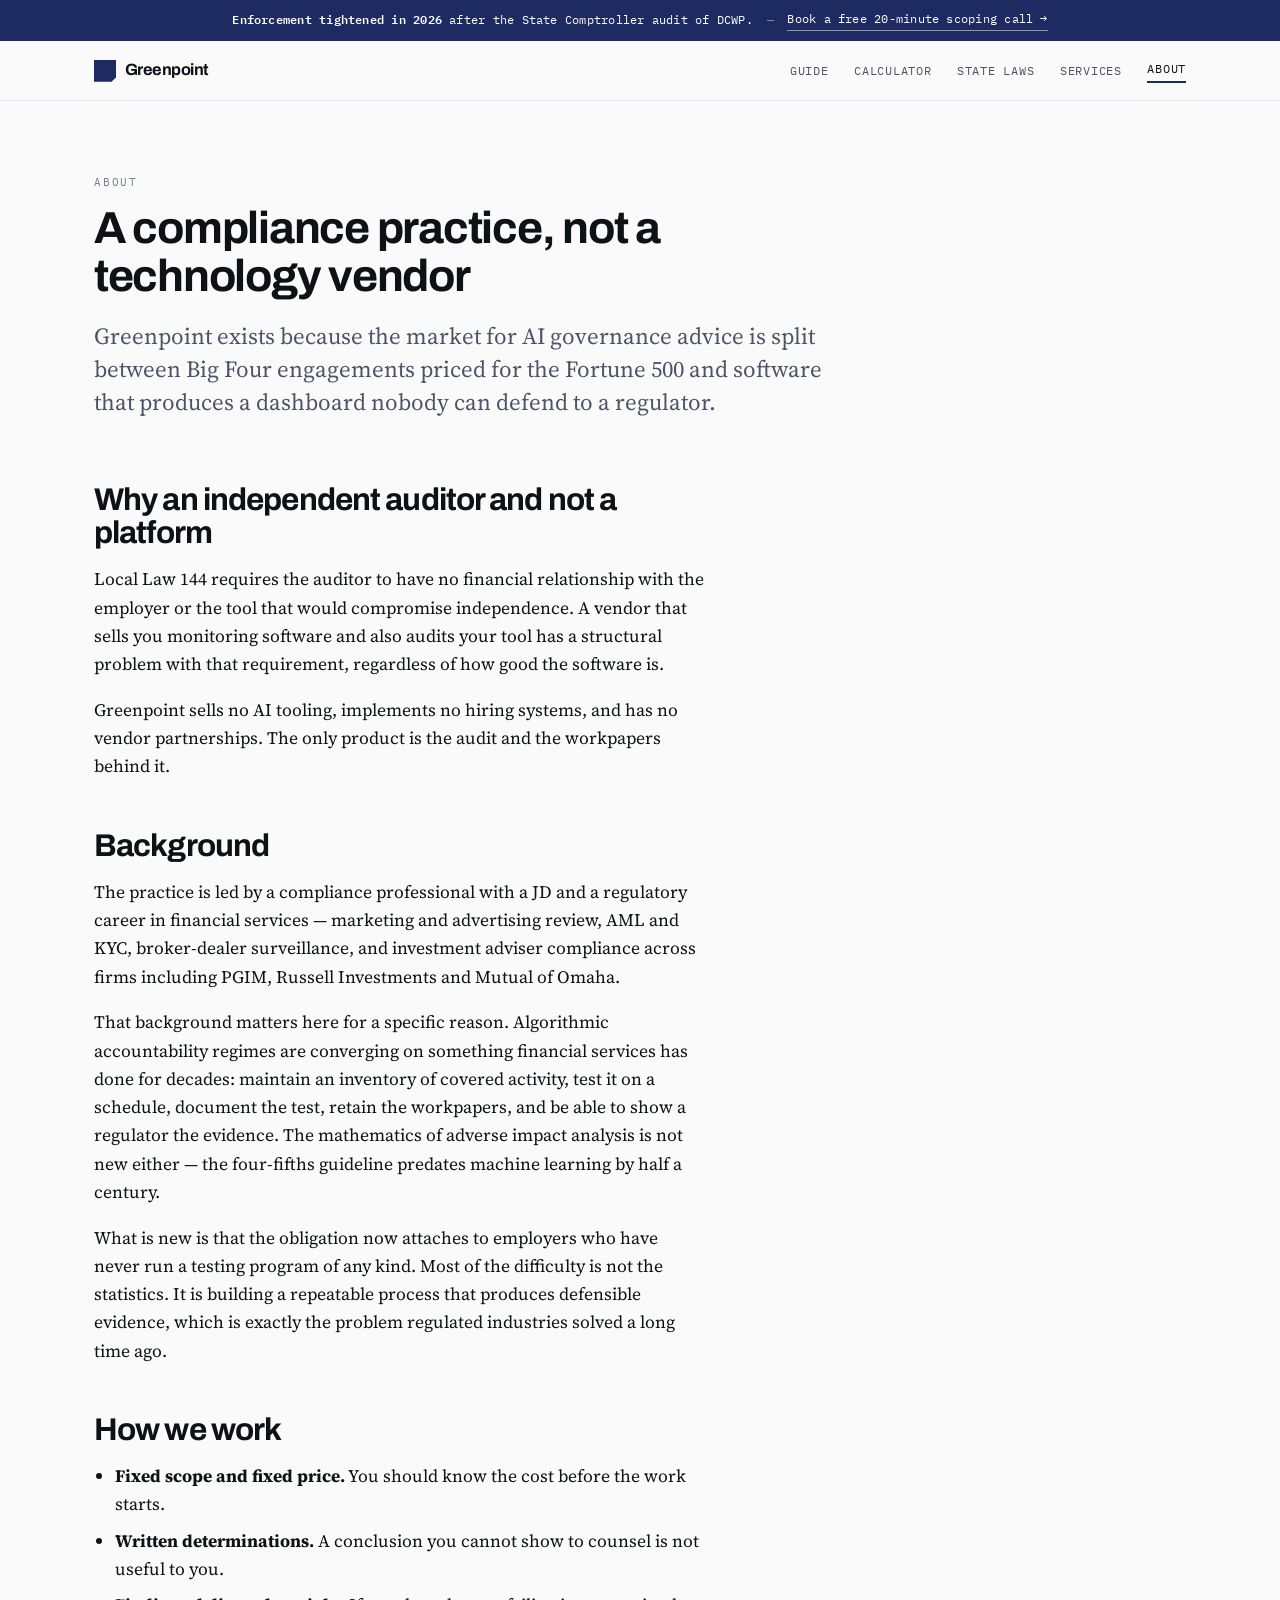
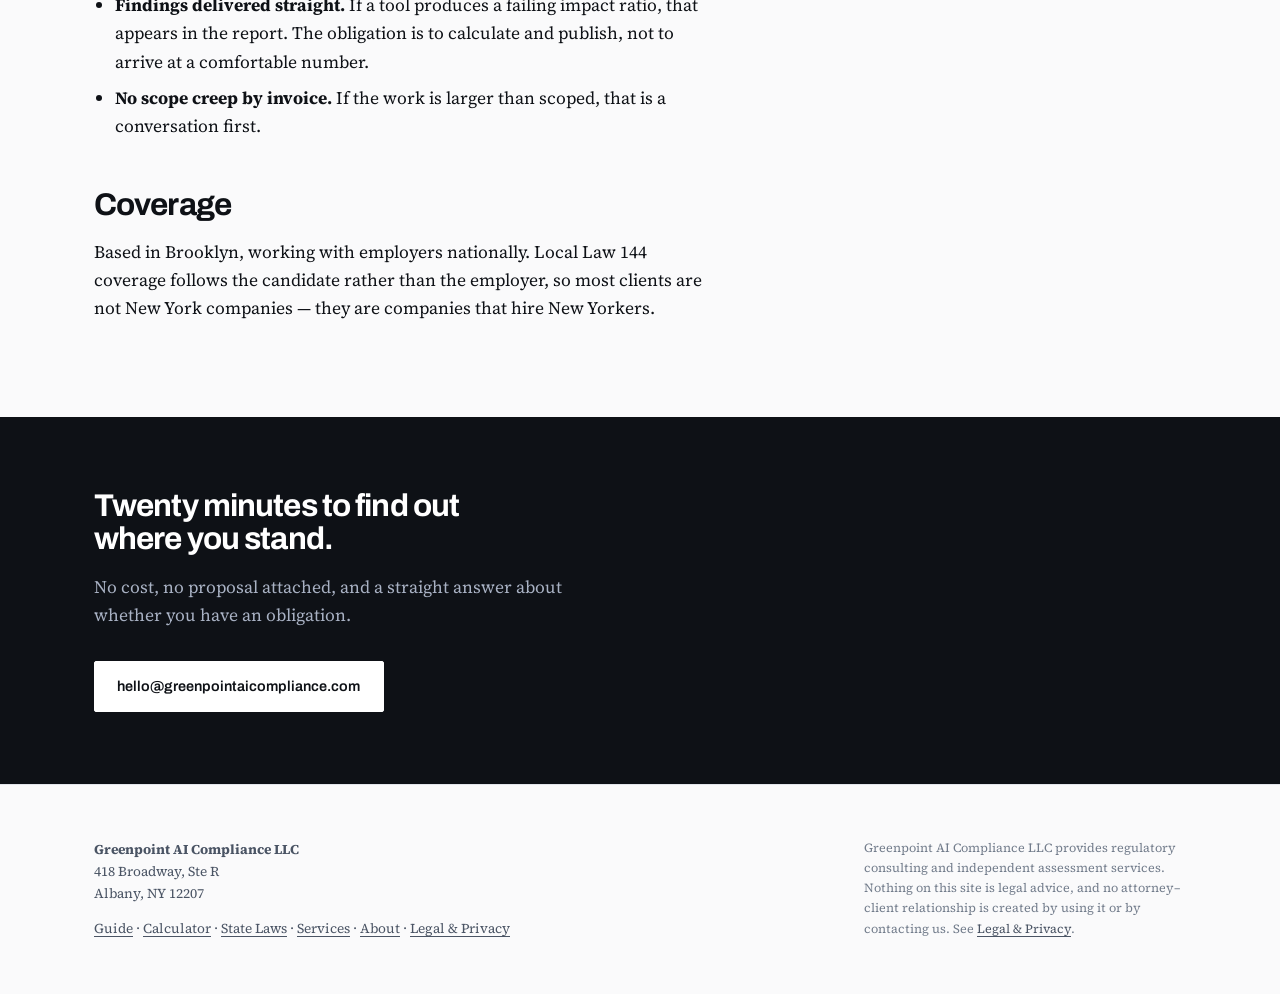
==== about.html @ 009291cb "Add files via upload" ====
<!DOCTYPE html>
<html lang="en">
<head>
<meta charset="utf-8">
<meta name="viewport" content="width=device-width, initial-scale=1">
<title>About | Greenpoint AI Compliance</title>
<meta name="description" content="Independent AI compliance practice in Brooklyn, New York. Regulatory background in financial services compliance, surveillance and marketing review, applied to algorithmic hiring and AI governance.">
<link rel="canonical" href="https://greenpointaicompliance.com/about.html">
<meta property="og:type" content="profile">
<meta property="og:title" content="About | Greenpoint AI Compliance">
<meta property="og:description" content="Independent AI compliance practice in Brooklyn, New York.">
<meta property="og:url" content="https://greenpointaicompliance.com/about.html">
<link rel="icon" href="data:image/svg+xml,%3Csvg xmlns=%27http://www.w3.org/2000/svg%27 viewBox=%270 0 32 32%27%3E%3Cpath d=%27M0 0h32v25l-7 7H0z%27 fill=%27%231E2A62%27/%3E%3C/svg%3E">
<link rel="preconnect" href="https://fonts.googleapis.com">
<link rel="preconnect" href="https://fonts.gstatic.com" crossorigin>
<link href="https://fonts.googleapis.com/css2?family=Archivo:wght@500;600;700&family=IBM+Plex+Mono:wght@400;500;600&family=Source+Serif+4:ital,opsz,wght@0,8..60,400;0,8..60,600;1,8..60,400&display=swap" rel="stylesheet">
<style>
/* ============================================================
   Greenpoint AI Compliance — shared stylesheet
   Palette: cool ink + paper, institutional indigo,
   audit-signal crimson/green. Deliberately not warm-cream.
   Type: Archivo (display, tight) / Source Serif 4 (body)
         / IBM Plex Mono (data + labels)
   ============================================================ */

:root {
  --ink:      #0E1116;
  --slate:    #4A5464;
  --slate-lt: #737D8C;
  --paper:    #FAFAFB;
  --panel:    #F1F3F7;
  --rule:     #E2E5EB;
  --indigo:   #1E2A62;
  --indigo-lt:#3A4B96;
  --flag:     #A3162A;
  --pass:     #17654A;

  --maxw: 1140px;
  --measure: 68ch;

  --step--1: clamp(0.82rem, 0.79rem + 0.13vw, 0.89rem);
  --step-0:  clamp(1rem, 0.96rem + 0.2vw, 1.09rem);
  --step-1:  clamp(1.2rem, 1.12rem + 0.4vw, 1.45rem);
  --step-2:  clamp(1.5rem, 1.34rem + 0.78vw, 2rem);
  --step-3:  clamp(1.9rem, 1.6rem + 1.5vw, 2.9rem);
  --step-4:  clamp(2.4rem, 1.85rem + 2.7vw, 4.3rem);
}

*, *::before, *::after { box-sizing: border-box; }

html { scroll-behavior: smooth; }
@media (prefers-reduced-motion: reduce) {
  html { scroll-behavior: auto; }
  *, *::before, *::after { animation-duration: 0.01ms !important; transition-duration: 0.01ms !important; }
}

body {
  margin: 0;
  background: var(--paper);
  color: var(--ink);
  font-family: "Source Serif 4", Georgia, serif;
  font-size: var(--step-0);
  line-height: 1.62;
  -webkit-font-smoothing: antialiased;
}

h1, h2, h3, h4 {
  font-family: Archivo, "Helvetica Neue", Arial, sans-serif;
  letter-spacing: -0.028em;
  line-height: 1.06;
  margin: 0;
  font-weight: 700;
}

a { color: var(--indigo); text-decoration-thickness: 1px; text-underline-offset: 3px; }
a:hover { color: var(--indigo-lt); }
a:focus-visible, button:focus-visible, input:focus-visible {
  outline: 2px solid var(--indigo);
  outline-offset: 3px;
}

.wrap { max-width: var(--maxw); margin-inline: auto; padding-inline: 1.5rem; }

/* ---------- eyebrow / label utility ---------- */
.eyebrow {
  font-family: "IBM Plex Mono", ui-monospace, monospace;
  font-size: 0.7rem;
  letter-spacing: 0.16em;
  text-transform: uppercase;
  color: var(--slate-lt);
  margin: 0 0 0.9rem;
  display: block;
}

/* ---------- header ---------- */
.site-head {
  border-bottom: 1px solid var(--rule);
  background: var(--paper);
  position: sticky; top: 0; z-index: 50;
}
.site-head .wrap {
  display: flex; align-items: center; justify-content: space-between;
  gap: 1.5rem; padding-block: 1rem;
}
.brand {
  font-family: Archivo, sans-serif; font-weight: 700; font-size: 1.02rem;
  letter-spacing: -0.03em; color: var(--ink); text-decoration: none;
  display: flex; align-items: center; gap: 0.55rem;
}
.brand .mark {
  width: 22px; height: 22px; flex: none;
  background: var(--indigo);
  clip-path: polygon(0 0, 100% 0, 100% 80%, 80% 100%, 0 100%);
}
.site-nav { display: flex; gap: 1.6rem; align-items: center; }
.site-nav a {
  font-family: "IBM Plex Mono", monospace; font-size: 0.76rem;
  letter-spacing: 0.06em; text-transform: uppercase;
  color: var(--slate); text-decoration: none;
}
.site-nav a:hover, .site-nav a[aria-current="page"] { color: var(--ink); }
.site-nav a[aria-current="page"] { border-bottom: 2px solid var(--indigo); padding-bottom: 2px; }
@media (max-width: 720px) {
  .site-nav { gap: 1rem; flex-wrap: wrap; justify-content: flex-end; }
  .site-nav a { font-size: 0.68rem; }
}

/* ---------- hero ---------- */
.hero { padding-block: clamp(3rem, 7vw, 6rem) clamp(2.5rem, 5vw, 4.5rem); }
.hero-grid {
  display: grid; gap: clamp(2.5rem, 5vw, 4rem);
  grid-template-columns: minmax(0, 1.05fr) minmax(0, 1fr);
  align-items: start;
}
@media (max-width: 900px) { .hero-grid { grid-template-columns: 1fr; } }

.hero h1 { font-size: var(--step-4); }
.hero h1 em {
  font-style: normal;
  display: block;
  color: var(--indigo);
}
.hero .lede {
  font-size: var(--step-1); color: var(--slate);
  max-width: 34ch; margin: 1.6rem 0 0; line-height: 1.45;
}
.hero-actions { display: flex; flex-wrap: wrap; gap: 0.8rem; margin-top: 2.2rem; }

.btn {
  font-family: Archivo, sans-serif; font-weight: 600; font-size: 0.9rem;
  padding: 0.8rem 1.4rem; border-radius: 2px; text-decoration: none;
  border: 1px solid var(--indigo); display: inline-block;
  transition: background 0.15s ease, color 0.15s ease;
}
.btn-solid { background: var(--indigo); color: #fff; }
.btn-solid:hover { background: var(--ink); border-color: var(--ink); color: #fff; }
.btn-ghost { background: transparent; color: var(--indigo); }
.btn-ghost:hover { background: var(--panel); color: var(--indigo); }

/* ---------- signature: audit exhibit ---------- */
.exhibit {
  border: 1px solid var(--ink);
  background: #fff;
  box-shadow: 6px 6px 0 var(--panel);
}
.exhibit-head {
  background: var(--ink); color: #fff;
  padding: 0.7rem 1.1rem;
  font-family: "IBM Plex Mono", monospace;
  font-size: 0.68rem; letter-spacing: 0.12em; text-transform: uppercase;
  display: flex; justify-content: space-between; gap: 1rem;
}
.exhibit-head span:last-child { color: #9AA4B8; }
.exhibit-body { padding: 1.1rem; }

table.audit {
  width: 100%; border-collapse: collapse;
  font-family: "IBM Plex Mono", monospace; font-size: 0.78rem;
}
table.audit th {
  text-align: left; font-weight: 600; color: var(--slate-lt);
  font-size: 0.64rem; letter-spacing: 0.1em; text-transform: uppercase;
  padding: 0 0.5rem 0.55rem 0; border-bottom: 1px solid var(--rule);
  white-space: nowrap;
}
table.audit th:not(:first-child), table.audit td:not(:first-child) { text-align: right; }
table.audit td {
  padding: 0.5rem 0.5rem 0.5rem 0; border-bottom: 1px solid var(--rule);
  font-variant-numeric: tabular-nums;
}
table.audit tr:last-child td { border-bottom: none; }
table.audit input {
  width: 5.2rem; font: inherit; text-align: right;
  border: 1px solid var(--rule); background: var(--paper);
  padding: 0.25rem 0.4rem; border-radius: 2px; color: var(--ink);
}
table.audit input:hover { border-color: var(--slate-lt); }

.ratio { font-weight: 600; }
.verdict {
  font-size: 0.62rem; letter-spacing: 0.1em; text-transform: uppercase;
  padding: 0.16rem 0.44rem; border-radius: 2px; white-space: nowrap;
}
.verdict.fail { background: #F7E4E7; color: var(--flag); }
.verdict.pass { background: #E2F0EA; color: var(--pass); }
.exhibit-foot {
  border-top: 1px solid var(--rule); padding: 0.85rem 1.1rem;
  font-family: "IBM Plex Mono", monospace; font-size: 0.68rem;
  color: var(--slate); line-height: 1.5;
}
.exhibit-foot strong { color: var(--ink); }

/* ---------- generic sections ---------- */
.section { padding-block: clamp(3rem, 6vw, 5.5rem); border-top: 1px solid var(--rule); }
.section-title { font-size: var(--step-3); max-width: 20ch; }
.section-intro { color: var(--slate); max-width: var(--measure); margin-top: 1.1rem; }

/* obligations — a real ordered sequence, so numbering earns its place */
.steps { list-style: none; padding: 0; margin: 2.8rem 0 0; display: grid; gap: 0; }
.steps li {
  display: grid; grid-template-columns: 4.5rem 1fr; gap: 1.5rem;
  padding: 1.6rem 0; border-top: 1px solid var(--rule);
}
.steps li:last-child { border-bottom: 1px solid var(--rule); }
.steps .num {
  font-family: "IBM Plex Mono", monospace; font-size: 0.72rem;
  color: var(--indigo); letter-spacing: 0.1em; padding-top: 0.35rem;
}
.steps h3 { font-size: var(--step-1); margin-bottom: 0.5rem; }
.steps p { margin: 0; color: var(--slate); max-width: var(--measure); }
@media (max-width: 620px) {
  .steps li { grid-template-columns: 1fr; gap: 0.5rem; }
}

/* cards */
.cards { display: grid; gap: 1.25rem; margin-top: 2.8rem; grid-template-columns: repeat(3, 1fr); }
@media (max-width: 880px) { .cards { grid-template-columns: 1fr; } }
.card {
  border: 1px solid var(--rule); background: #fff; padding: 1.6rem;
  display: flex; flex-direction: column;
}
.card h3 { font-size: var(--step-1); margin-bottom: 0.7rem; }
.card p { color: var(--slate); margin: 0 0 1.2rem; font-size: 0.95rem; }
.card .price {
  font-family: "IBM Plex Mono", monospace; font-size: 0.8rem;
  color: var(--ink); border-top: 1px solid var(--rule);
  padding-top: 0.9rem; margin-top: auto;
}
.card .price span { display: block; color: var(--slate-lt); font-size: 0.7rem; margin-top: 0.25rem; }

/* callout */
.callout {
  border-left: 3px solid var(--indigo); background: var(--panel);
  padding: 1.3rem 1.5rem; margin: 2rem 0; max-width: var(--measure);
}
.callout p { margin: 0; }
.callout p + p { margin-top: 0.8rem; }

/* prose (guide page) */
.prose { max-width: var(--measure); }
.prose h2 { font-size: var(--step-2); margin: 3rem 0 1rem; }
.prose h3 { font-size: var(--step-1); margin: 2.2rem 0 0.7rem; }
.prose p { margin: 0 0 1.1rem; }
.prose ul, .prose ol { margin: 0 0 1.3rem; padding-left: 1.3rem; }
.prose li { margin-bottom: 0.5rem; }
.prose table {
  width: 100%; border-collapse: collapse; margin: 1.5rem 0;
  font-family: "IBM Plex Mono", monospace; font-size: 0.78rem;
}
.prose table th {
  text-align: left; background: var(--panel); padding: 0.6rem 0.7rem;
  font-size: 0.66rem; letter-spacing: 0.08em; text-transform: uppercase;
  border: 1px solid var(--rule);
}
.prose table td { padding: 0.6rem 0.7rem; border: 1px solid var(--rule); }

.toc {
  border: 1px solid var(--rule); background: #fff;
  padding: 1.3rem 1.5rem; margin: 2rem 0 2.5rem;
}
.toc p {
  font-family: "IBM Plex Mono", monospace; font-size: 0.68rem;
  letter-spacing: 0.12em; text-transform: uppercase; color: var(--slate-lt);
  margin: 0 0 0.8rem;
}
.toc ol { margin: 0; padding-left: 1.2rem; }
.toc li { margin-bottom: 0.35rem; font-size: 0.94rem; }

/* page header for interior pages */
.page-head { padding-block: clamp(2.8rem, 6vw, 4.5rem) 0; }
.page-head h1 { font-size: var(--step-3); max-width: 22ch; }
.page-head .lede { color: var(--slate); max-width: var(--measure); margin-top: 1.2rem; font-size: var(--step-1); line-height: 1.45; }
.meta {
  font-family: "IBM Plex Mono", monospace; font-size: 0.7rem;
  color: var(--slate-lt); margin-top: 1.5rem; letter-spacing: 0.04em;
}

/* CTA band */
.cta-band { background: var(--ink); color: #fff; padding-block: clamp(3rem, 6vw, 4.5rem); }
.cta-band h2 { font-size: var(--step-2); max-width: 20ch; color: #fff; }
.cta-band p { color: #A9B2C4; max-width: 52ch; margin: 1.1rem 0 2rem; }
.cta-band .btn-solid { background: #fff; color: var(--ink); border-color: #fff; }
.cta-band .btn-solid:hover { background: var(--indigo-lt); border-color: var(--indigo-lt); color: #fff; }

/* footer */
.site-foot {
  border-top: 1px solid var(--rule); padding-block: 2.5rem;
  font-size: 0.85rem; color: var(--slate);
}
.site-foot .wrap { display: flex; flex-wrap: wrap; gap: 1.5rem; justify-content: space-between; }
.site-foot a { color: var(--slate); }
.site-foot .disclaimer { max-width: 46ch; font-size: 0.78rem; color: var(--slate-lt); }

/* reveal */
.reveal { opacity: 0; transform: translateY(12px); transition: opacity 0.5s ease, transform 0.5s ease; }
.reveal.in { opacity: 1; transform: none; }
@media (prefers-reduced-motion: reduce) { .reveal { opacity: 1; transform: none; } }

/* ============================================================
   RESPONSIVE — mobile corrections
   ============================================================ */

/* Header: stack brand over nav, drop sticky (2 rows eats too much
   viewport on a phone), tighten type. */
@media (max-width: 660px) {
  .site-head { position: static; }
  .site-head .wrap {
    flex-direction: column; align-items: flex-start;
    gap: 0.7rem; padding-block: 0.85rem;
  }
  .brand { font-size: 0.95rem; }
  .site-nav {
    width: 100%; justify-content: flex-start;
    gap: 1.15rem; flex-wrap: wrap;
  }
  .site-nav a { font-size: 0.66rem; letter-spacing: 0.05em; }
}

/* Signature exhibit: six columns will not fit a 375px screen.
   Drop the derived Rate column, shrink inputs, allow scroll as
   a last-resort fallback. */
@media (max-width: 640px) {
  .exhibit { box-shadow: 4px 4px 0 var(--panel); }
  .exhibit-body { padding: 0.85rem; overflow-x: auto; }
  table.audit { font-size: 0.72rem; }
  table.audit th:nth-child(4), table.audit td:nth-child(4) { display: none; }
  table.audit th { font-size: 0.58rem; padding-right: 0.3rem; }
  table.audit td { padding-right: 0.3rem; }
  table.audit input { width: 3.5rem; padding: 0.22rem 0.3rem; }
  .verdict { font-size: 0.56rem; padding: 0.14rem 0.32rem; }
  .exhibit-head { font-size: 0.62rem; padding: 0.6rem 0.85rem; }
  .exhibit-foot { padding: 0.75rem 0.85rem; font-size: 0.64rem; }
}

/* Hero: tighten the stack so the exhibit is visible sooner */
@media (max-width: 900px) {
  .hero { padding-block: 2.2rem 2.5rem; }
  .hero .lede { max-width: none; margin-top: 1.1rem; }
  .hero-actions { margin-top: 1.6rem; }
  .btn { padding: 0.72rem 1.15rem; font-size: 0.85rem; }
}

/* Cards and prose breathing room on small screens */
@media (max-width: 560px) {
  .wrap { padding-inline: 1.15rem; }
  .card { padding: 1.25rem; }
  .callout { padding: 1.1rem 1.15rem; }
  .prose table { font-size: 0.68rem; display: block; overflow-x: auto; }
  .site-foot .wrap { flex-direction: column; gap: 1.1rem; }
}

/* Wide data tables on the tracker page */
.table-scroll { overflow-x: auto; margin: 1.5rem 0; -webkit-overflow-scrolling: touch; }
.table-scroll table { margin: 0; min-width: 680px; }
.scroll-hint {
  font-family: "IBM Plex Mono", monospace; font-size: 0.64rem;
  color: var(--slate-lt); letter-spacing: 0.08em; text-transform: uppercase;
  margin: 0 0 0.4rem; display: none;
}
@media (max-width: 720px) { .scroll-hint { display: block; } }

/* Status pills for the tracker */
.pill {
  font-family: "IBM Plex Mono", monospace; font-size: 0.6rem;
  letter-spacing: 0.08em; text-transform: uppercase;
  padding: 0.16rem 0.44rem; border-radius: 2px; white-space: nowrap;
}
.pill.live { background: #E2F0EA; color: var(--pass); }
.pill.pending { background: #FBF0DC; color: #8A6100; }
.pill.uncertain { background: #F7E4E7; color: var(--flag); }

/* ---------- top announcement / CTA bar ---------- */
.cta-bar {
  background: var(--indigo); color: #fff;
  font-family: "IBM Plex Mono", monospace;
  font-size: 0.72rem; letter-spacing: 0.02em;
  border-bottom: 1px solid var(--indigo);
}
.cta-bar .wrap {
  display: flex; align-items: center; justify-content: center;
  gap: 0.85rem; padding-block: 0.62rem; flex-wrap: wrap; text-align: center;
}
.cta-bar strong { font-weight: 600; }
.cta-bar a {
  color: #fff; text-decoration: none;
  border-bottom: 1px solid rgba(255,255,255,0.5);
  padding-bottom: 1px; white-space: nowrap;
}
.cta-bar a:hover { color: #fff; border-bottom-color: #fff; }
.cta-bar .dot { color: rgba(255,255,255,0.45); }
@media (max-width: 660px) {
  .cta-bar { font-size: 0.65rem; }
  .cta-bar .wrap { gap: 0.4rem; padding-block: 0.55rem; line-height: 1.5; }
  .cta-bar .dot { display: none; }
}

</style>
</head>
<body>
<div class="cta-bar"><div class="wrap">
<span><strong>Enforcement tightened in 2026</strong> after the State Comptroller audit of DCWP.</span>
<span class="dot">&mdash;</span>
<a href="mailto:hello@greenpointaicompliance.com">Book a free 20-minute scoping call &rarr;</a>
</div></div>
<header class="site-head"><div class="wrap">
<a class="brand" href="index.html"><span class="mark" aria-hidden="true"></span>Greenpoint</a>
<nav class="site-nav" aria-label="Main">
<a href="nyc-local-law-144-bias-audit-guide.html">Guide</a>
<a href="four-fifths-rule-calculator.html">Calculator</a>
<a href="ai-hiring-laws-by-state.html">State Laws</a>
<a href="services.html">Services</a>
<a href="about.html" aria-current="page">About</a>
</nav></div></header>

<main>
<section class="page-head"><div class="wrap">
<span class="eyebrow">About</span>
<h1>A compliance practice, not a technology vendor</h1>
<p class="lede">Greenpoint exists because the market for AI governance advice is split between Big Four engagements priced for the Fortune 500 and software that produces a dashboard nobody can defend to a regulator.</p>
</div></section>

<section class="section" style="border-top:none;padding-top:2.5rem"><div class="wrap"><div class="prose">

<h2 style="margin-top:0">Why an independent auditor and not a platform</h2>
<p>Local Law 144 requires the auditor to have no financial relationship with the employer or the tool that would compromise independence. A vendor that sells you monitoring software and also audits your tool has a structural problem with that requirement, regardless of how good the software is.</p>
<p>Greenpoint sells no AI tooling, implements no hiring systems, and has no vendor partnerships. The only product is the audit and the workpapers behind it.</p>

<h2>Background</h2>
<p>The practice is led by a compliance professional with a JD and a regulatory career in financial services &mdash; marketing and advertising review, AML and KYC, broker-dealer surveillance, and investment adviser compliance across firms including PGIM, Russell Investments and Mutual of Omaha.</p>
<p>That background matters here for a specific reason. Algorithmic accountability regimes are converging on something financial services has done for decades: maintain an inventory of covered activity, test it on a schedule, document the test, retain the workpapers, and be able to show a regulator the evidence. The mathematics of adverse impact analysis is not new either &mdash; the four-fifths guideline predates machine learning by half a century.</p>
<p>What is new is that the obligation now attaches to employers who have never run a testing program of any kind. Most of the difficulty is not the statistics. It is building a repeatable process that produces defensible evidence, which is exactly the problem regulated industries solved a long time ago.</p>

<h2>How we work</h2>
<ul>
<li><strong>Fixed scope and fixed price.</strong> You should know the cost before the work starts.</li>
<li><strong>Written determinations.</strong> A conclusion you cannot show to counsel is not useful to you.</li>
<li><strong>Findings delivered straight.</strong> If a tool produces a failing impact ratio, that appears in the report. The obligation is to calculate and publish, not to arrive at a comfortable number.</li>
<li><strong>No scope creep by invoice.</strong> If the work is larger than scoped, that is a conversation first.</li>
</ul>

<h2>Coverage</h2>
<p>Based in Brooklyn, working with employers nationally. Local Law 144 coverage follows the candidate rather than the employer, so most clients are not New York companies &mdash; they are companies that hire New Yorkers.</p>

</div></div></section>

<section class="cta-band"><div class="wrap">
<h2>Twenty minutes to find out where you stand.</h2>
<p>No cost, no proposal attached, and a straight answer about whether you have an obligation.</p>
<a class="btn btn-solid" href="mailto:hello@greenpointaicompliance.com">hello@greenpointaicompliance.com</a>
</div></section>
</main>

<footer class="site-foot"><div class="wrap">
<div><p><strong>Greenpoint AI Compliance LLC</strong><br>418 Broadway, Ste R<br>Albany, NY 12207</p>
<p><a href="nyc-local-law-144-bias-audit-guide.html">Guide</a> &middot; <a href="four-fifths-rule-calculator.html">Calculator</a> &middot; <a href="ai-hiring-laws-by-state.html">State Laws</a> &middot; <a href="services.html">Services</a> &middot; <a href="about.html">About</a> &middot; <a href="legal.html">Legal &amp; Privacy</a></p></div>
<p class="disclaimer">Greenpoint AI Compliance LLC provides regulatory consulting and independent assessment services. Nothing on this site is legal advice, and no attorney&ndash;client relationship is created by using it or by contacting us. See <a href="legal.html">Legal &amp; Privacy</a>.</p>
</div></footer>
</body>
</html>
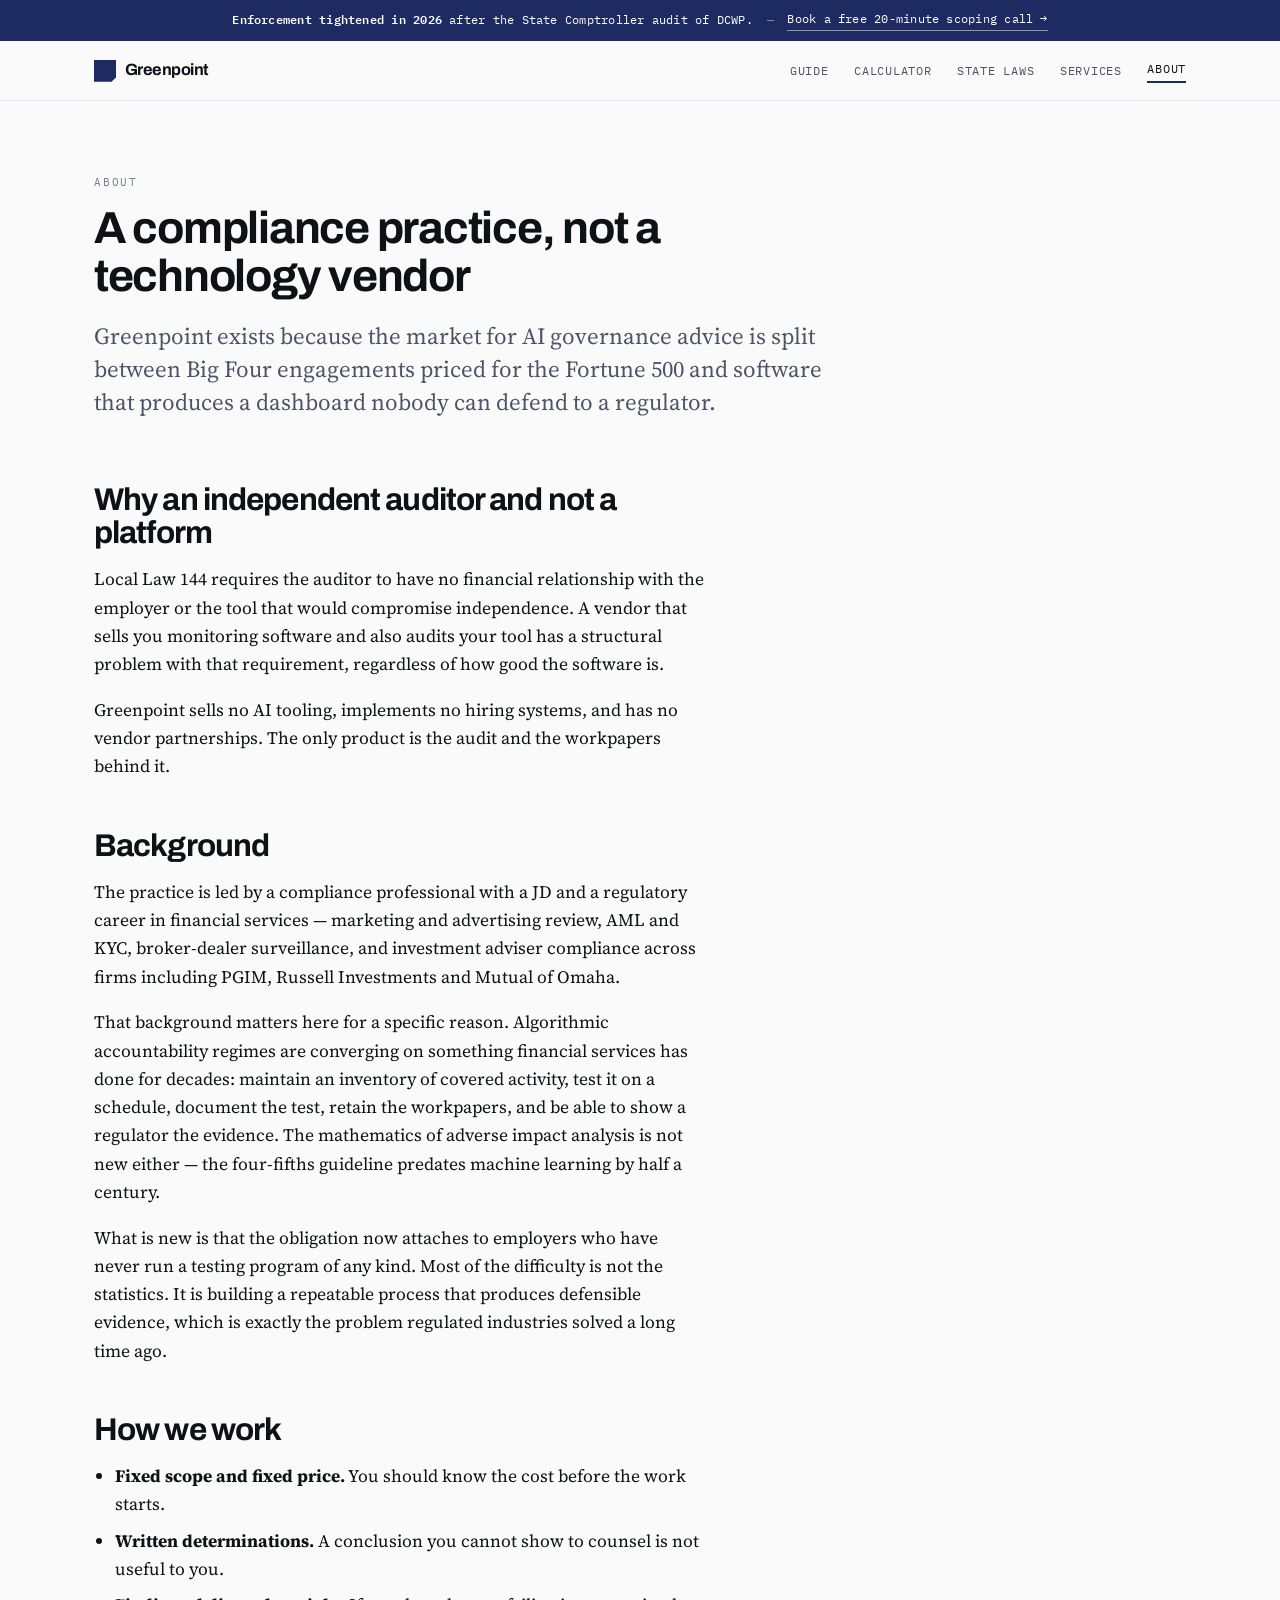
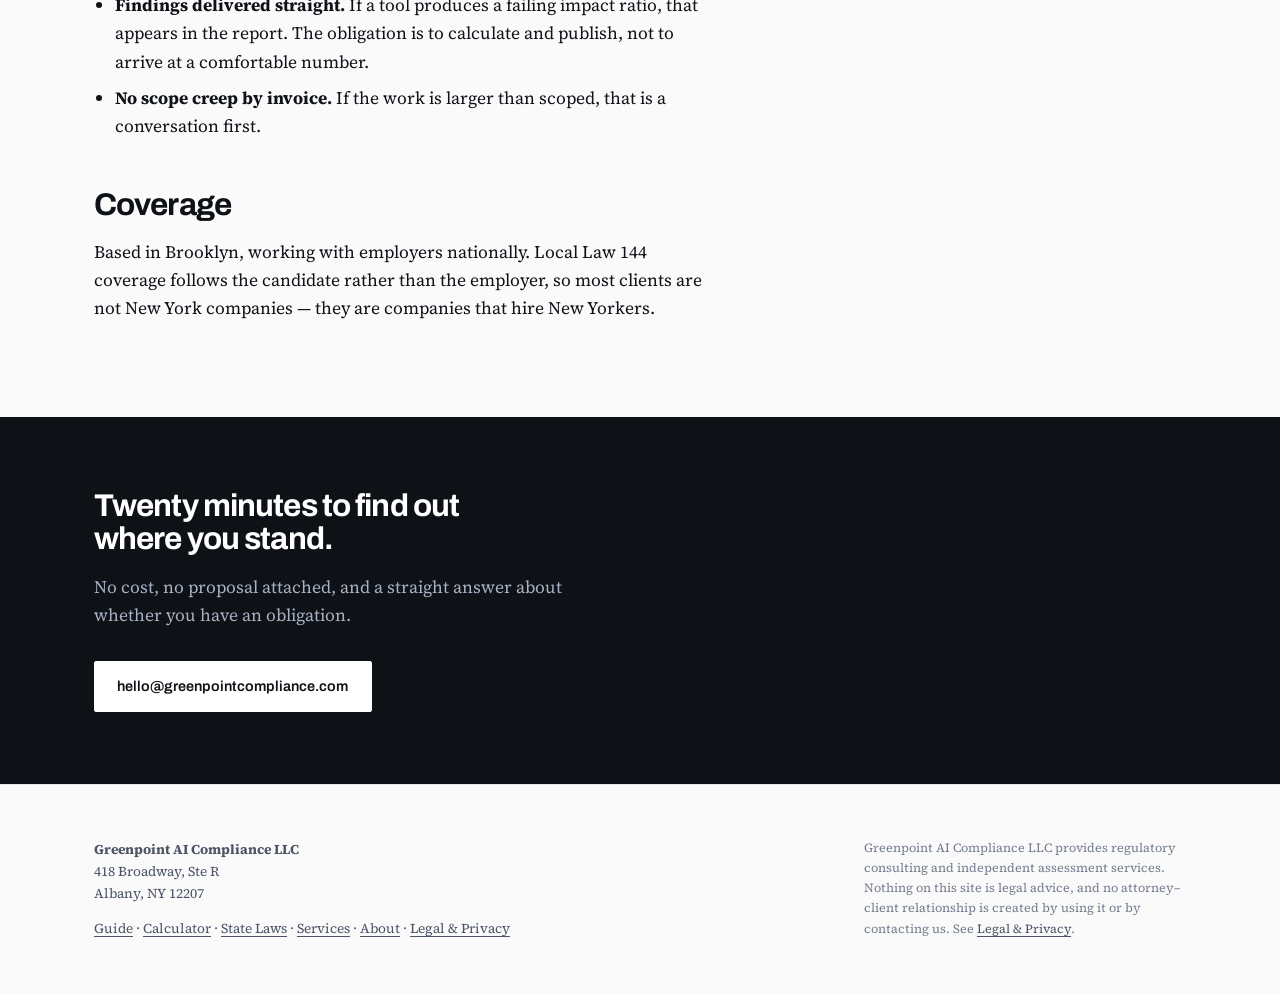
==== commit 9afa66a2: "Add files via upload" ====
--- a/about.html
+++ b/about.html
@@ -420,7 +420,7 @@
 <div class="cta-bar"><div class="wrap">
 <span><strong>Enforcement tightened in 2026</strong> after the State Comptroller audit of DCWP.</span>
 <span class="dot">&mdash;</span>
-<a href="mailto:hello@greenpointaicompliance.com">Book a free 20-minute scoping call &rarr;</a>
+<a href="mailto:hello@greenpointcompliance.com">Book a free 20-minute scoping call &rarr;</a>
 </div></div>
 <header class="site-head"><div class="wrap">
 <a class="brand" href="index.html"><span class="mark" aria-hidden="true"></span>Greenpoint</a>
@@ -466,7 +466,7 @@
 <section class="cta-band"><div class="wrap">
 <h2>Twenty minutes to find out where you stand.</h2>
 <p>No cost, no proposal attached, and a straight answer about whether you have an obligation.</p>
-<a class="btn btn-solid" href="mailto:hello@greenpointaicompliance.com">hello@greenpointaicompliance.com</a>
+<a class="btn btn-solid" href="mailto:hello@greenpointcompliance.com">hello@greenpointcompliance.com</a>
 </div></section>
 </main>
 
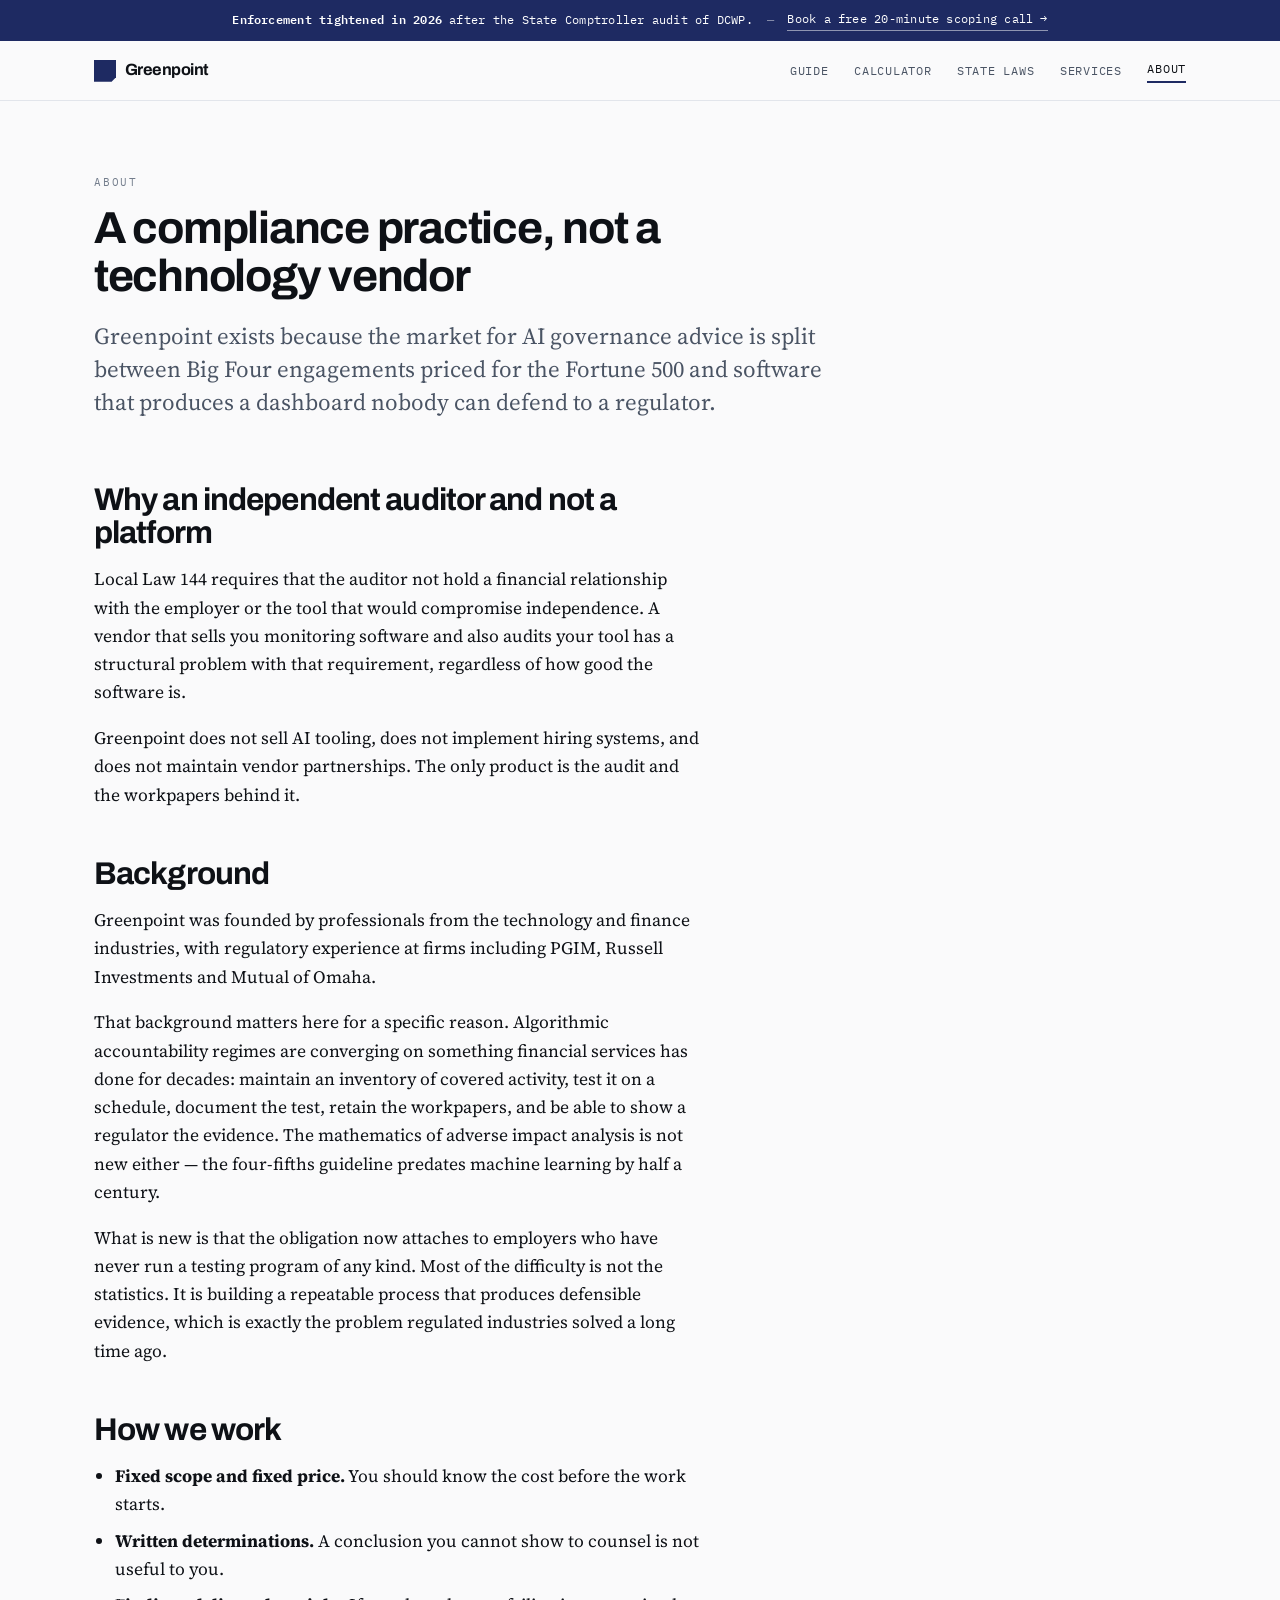
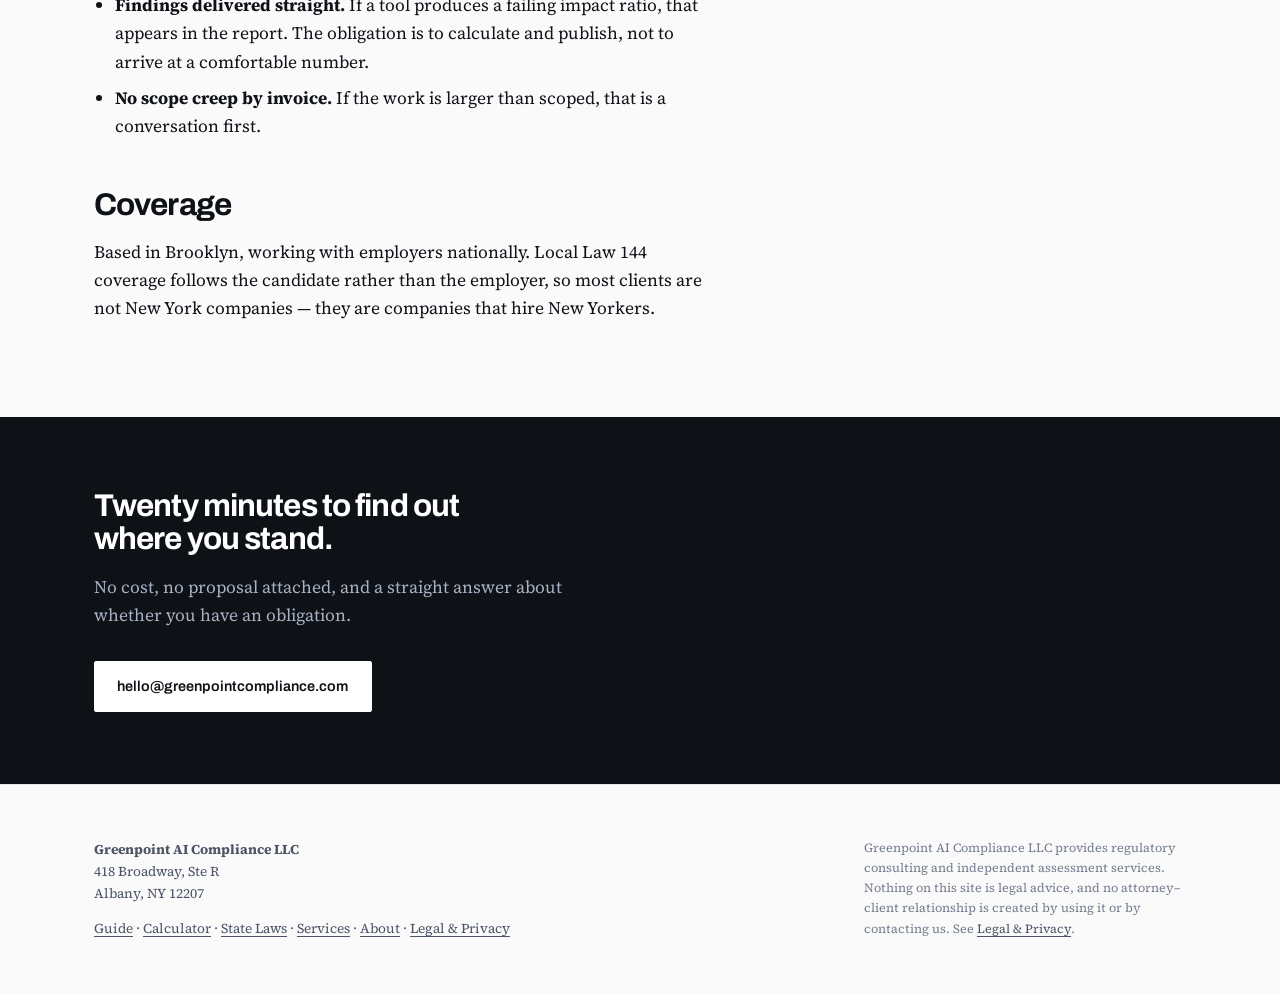
==== commit 68ca54ef: "Add files via upload" ====
--- a/about.html
+++ b/about.html
@@ -442,11 +442,11 @@
 <section class="section" style="border-top:none;padding-top:2.5rem"><div class="wrap"><div class="prose">
 
 <h2 style="margin-top:0">Why an independent auditor and not a platform</h2>
-<p>Local Law 144 requires the auditor to have no financial relationship with the employer or the tool that would compromise independence. A vendor that sells you monitoring software and also audits your tool has a structural problem with that requirement, regardless of how good the software is.</p>
-<p>Greenpoint sells no AI tooling, implements no hiring systems, and has no vendor partnerships. The only product is the audit and the workpapers behind it.</p>
+<p>Local Law 144 requires that the auditor not hold a financial relationship with the employer or the tool that would compromise independence. A vendor that sells you monitoring software and also audits your tool has a structural problem with that requirement, regardless of how good the software is.</p>
+<p>Greenpoint does not sell AI tooling, does not implement hiring systems, and does not maintain vendor partnerships. The only product is the audit and the workpapers behind it.</p>
 
 <h2>Background</h2>
-<p>The practice is led by a compliance professional with a JD and a regulatory career in financial services &mdash; marketing and advertising review, AML and KYC, broker-dealer surveillance, and investment adviser compliance across firms including PGIM, Russell Investments and Mutual of Omaha.</p>
+<p>Greenpoint was founded by professionals from the technology and finance industries, with regulatory experience at firms including PGIM, Russell Investments and Mutual of Omaha.</p>
 <p>That background matters here for a specific reason. Algorithmic accountability regimes are converging on something financial services has done for decades: maintain an inventory of covered activity, test it on a schedule, document the test, retain the workpapers, and be able to show a regulator the evidence. The mathematics of adverse impact analysis is not new either &mdash; the four-fifths guideline predates machine learning by half a century.</p>
 <p>What is new is that the obligation now attaches to employers who have never run a testing program of any kind. Most of the difficulty is not the statistics. It is building a repeatable process that produces defensible evidence, which is exactly the problem regulated industries solved a long time ago.</p>
 
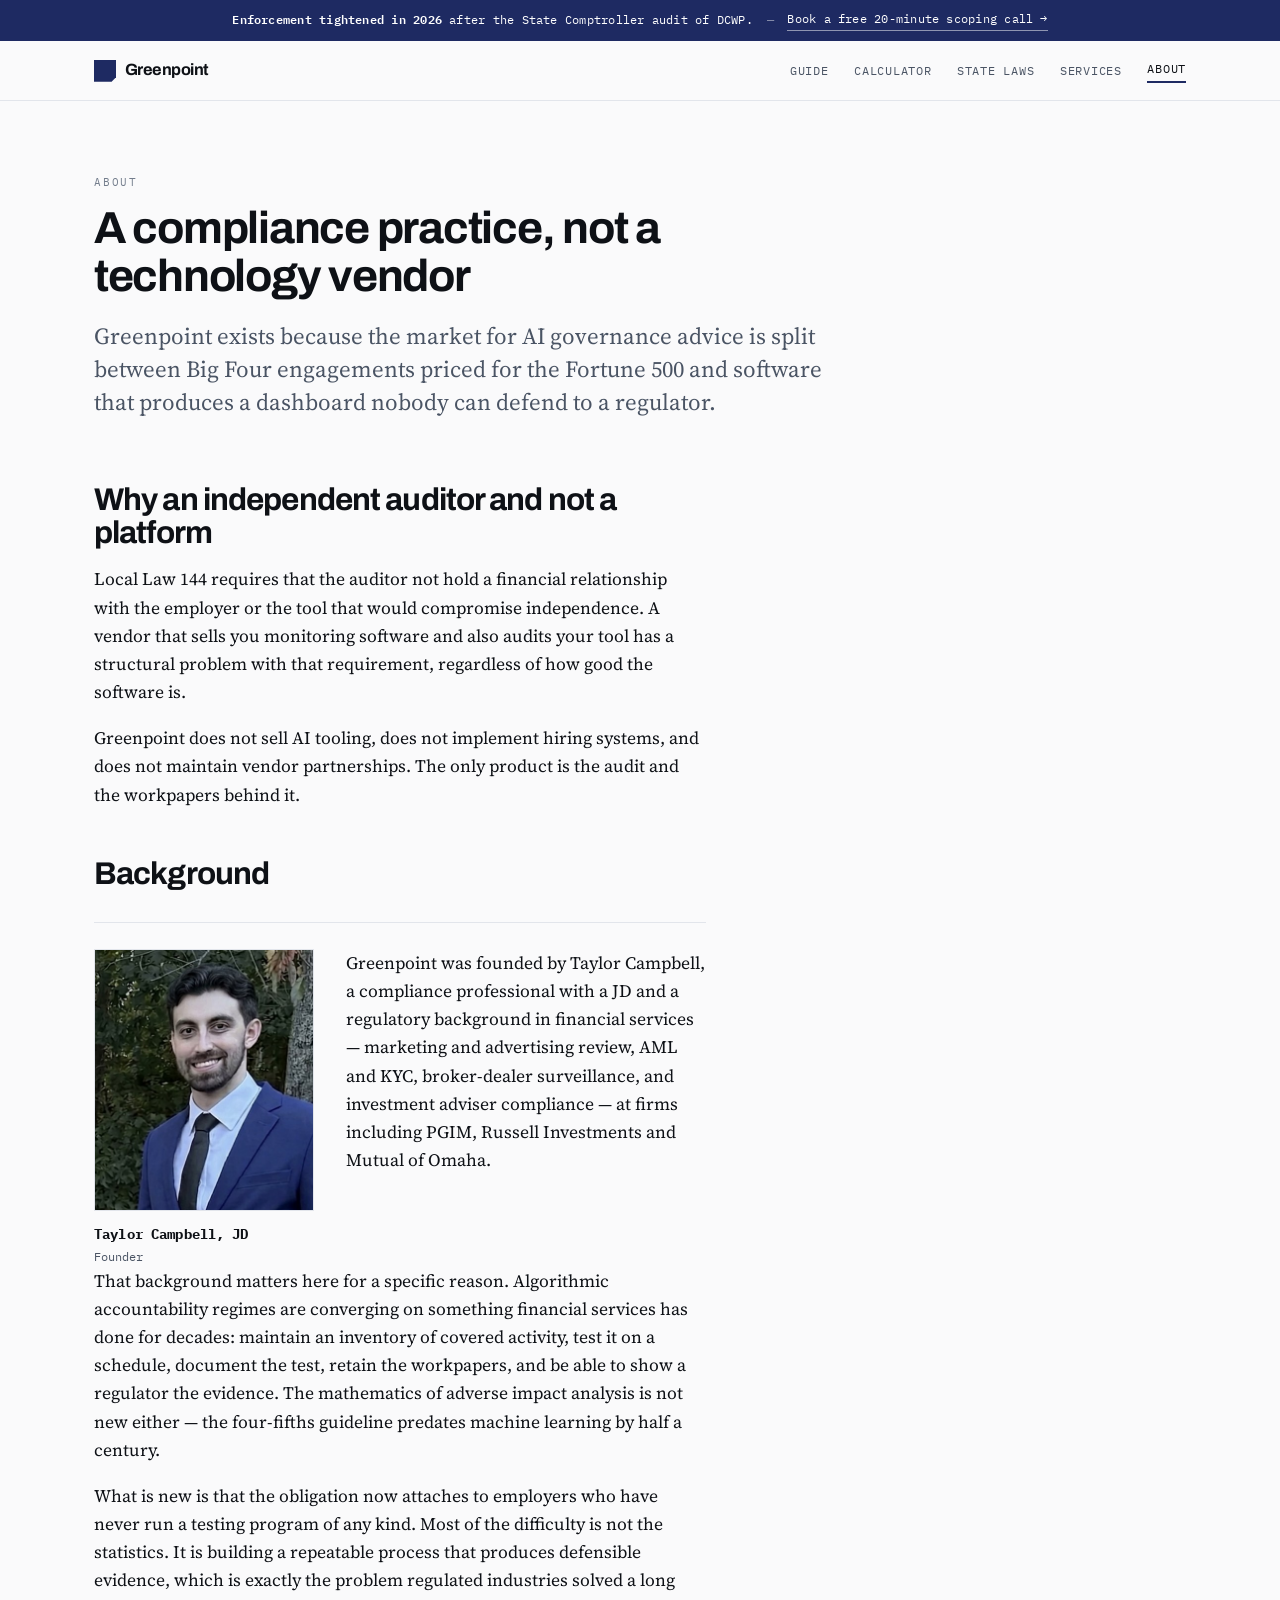
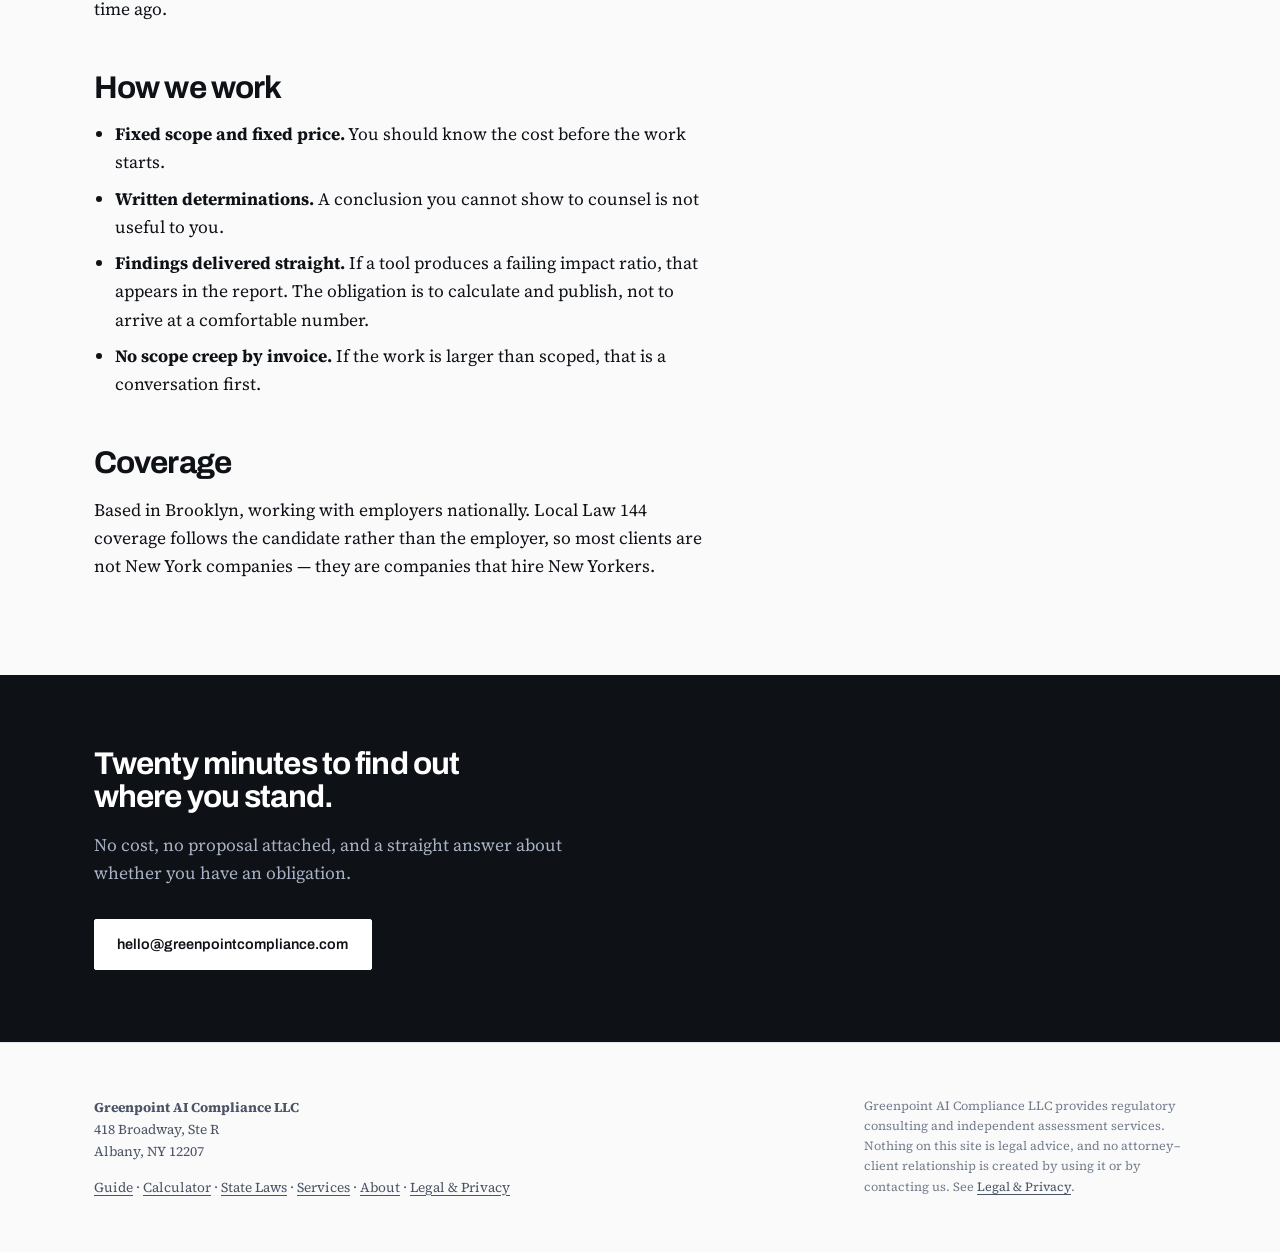
==== commit bea26d7e: "Add files via upload" ====
--- a/about.html
+++ b/about.html
@@ -10,6 +10,7 @@
 <meta property="og:title" content="About | Greenpoint AI Compliance">
 <meta property="og:description" content="Independent AI compliance practice in Brooklyn, New York.">
 <meta property="og:url" content="https://greenpointaicompliance.com/about.html">
+<meta property="og:image" content="https://greenpointaicompliance.com/taylor-campbell-square.jpg">
 <link rel="icon" href="data:image/svg+xml,%3Csvg xmlns=%27http://www.w3.org/2000/svg%27 viewBox=%270 0 32 32%27%3E%3Cpath d=%27M0 0h32v25l-7 7H0z%27 fill=%27%231E2A62%27/%3E%3C/svg%3E">
 <link rel="preconnect" href="https://fonts.googleapis.com">
 <link rel="preconnect" href="https://fonts.gstatic.com" crossorigin>
@@ -388,6 +389,34 @@
 .pill.live { background: #E2F0EA; color: var(--pass); }
 .pill.pending { background: #FBF0DC; color: #8A6100; }
 .pill.uncertain { background: #F7E4E7; color: var(--flag); }
+
+/* ---------- founder block ---------- */
+.founder {
+  display: grid; grid-template-columns: 220px 1fr;
+  gap: 2rem; align-items: start;
+  margin: 2rem 0 0; padding-top: 1.6rem;
+  border-top: 1px solid var(--rule);
+}
+.founder img {
+  width: 100%; height: auto; display: block;
+  border: 1px solid var(--rule);
+  filter: saturate(0.94);
+}
+.founder .cap {
+  margin: 0.85rem 0 0;
+  font-family: "IBM Plex Mono", monospace;
+  font-size: 0.74rem; line-height: 1.55; color: var(--slate);
+}
+.founder .cap strong {
+  display: block; font-size: 0.86rem; color: var(--ink);
+  letter-spacing: 0.01em; margin-bottom: 0.15rem;
+}
+.founder .bio p { margin: 0 0 1.1rem; }
+.founder .bio p:last-child { margin-bottom: 0; }
+@media (max-width: 700px) {
+  .founder { grid-template-columns: 1fr; gap: 1.4rem; }
+  .founder figure { max-width: 240px; }
+}
 
 /* ---------- top announcement / CTA bar ---------- */
 .cta-bar {
@@ -446,7 +475,15 @@
 <p>Greenpoint does not sell AI tooling, does not implement hiring systems, and does not maintain vendor partnerships. The only product is the audit and the workpapers behind it.</p>
 
 <h2>Background</h2>
-<p>Greenpoint was founded by professionals from the technology and finance industries, with regulatory experience at firms including PGIM, Russell Investments and Mutual of Omaha.</p>
+<div class="founder">
+<figure style="margin:0">
+<img src="taylor-campbell.jpg" alt="Taylor Campbell, founder of Greenpoint AI Compliance" width="440" height="525">
+<figcaption class="cap"><strong>Taylor Campbell, JD</strong>Founder</figcaption>
+</figure>
+<div class="bio">
+<p>Greenpoint was founded by Taylor Campbell, a compliance professional with a JD and a regulatory background in financial services &mdash; marketing and advertising review, AML and KYC, broker-dealer surveillance, and investment adviser compliance &mdash; at firms including PGIM, Russell Investments and Mutual of Omaha.</p>
+</div>
+</div>
 <p>That background matters here for a specific reason. Algorithmic accountability regimes are converging on something financial services has done for decades: maintain an inventory of covered activity, test it on a schedule, document the test, retain the workpapers, and be able to show a regulator the evidence. The mathematics of adverse impact analysis is not new either &mdash; the four-fifths guideline predates machine learning by half a century.</p>
 <p>What is new is that the obligation now attaches to employers who have never run a testing program of any kind. Most of the difficulty is not the statistics. It is building a repeatable process that produces defensible evidence, which is exactly the problem regulated industries solved a long time ago.</p>
 
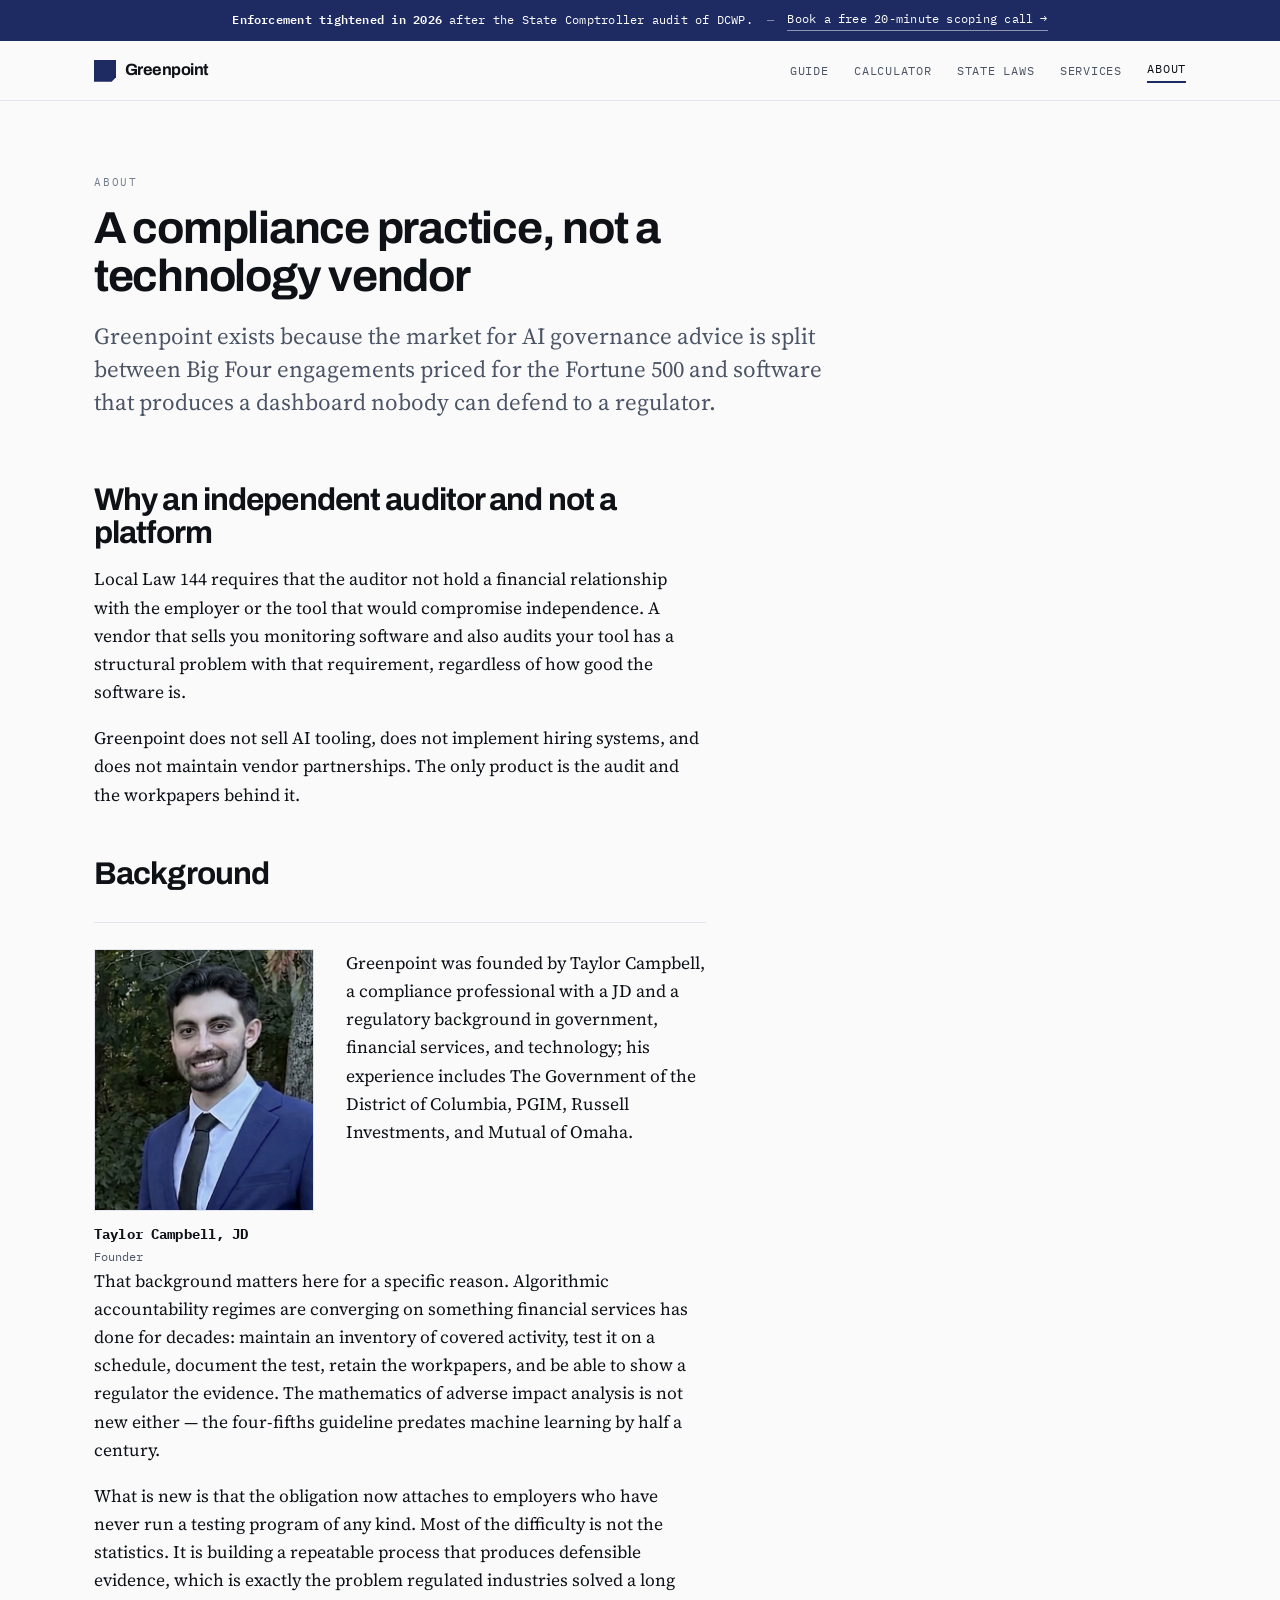
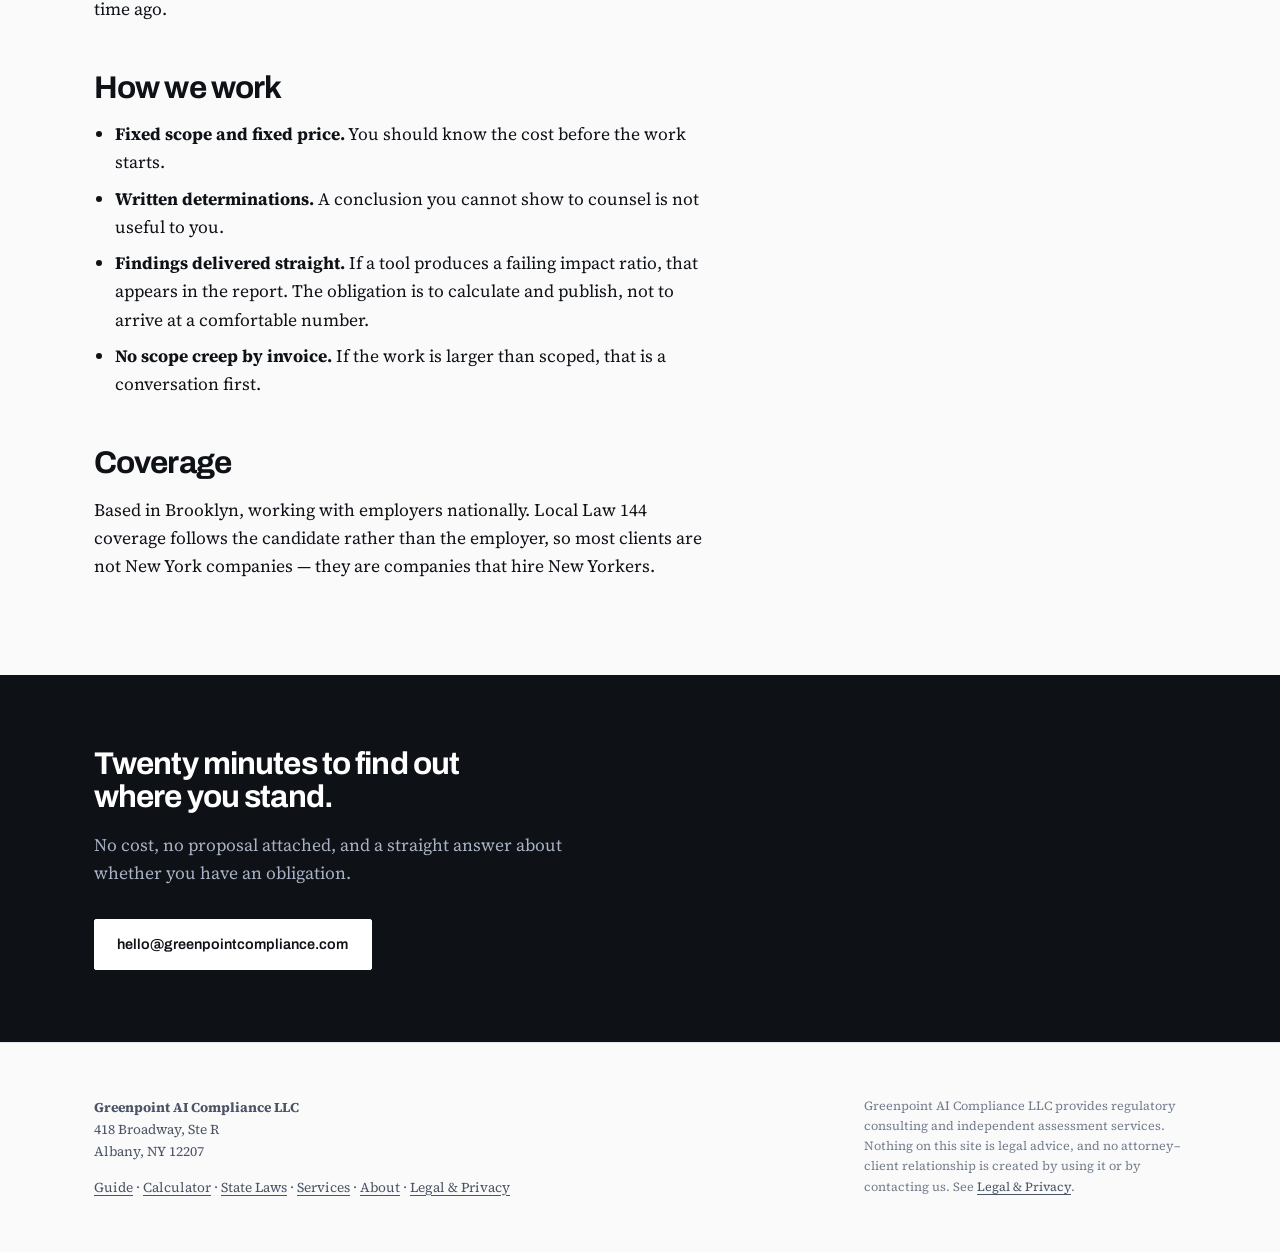
==== commit fa0032b2: "Add files via upload" ====
--- a/about.html
+++ b/about.html
@@ -481,7 +481,7 @@
 <figcaption class="cap"><strong>Taylor Campbell, JD</strong>Founder</figcaption>
 </figure>
 <div class="bio">
-<p>Greenpoint was founded by Taylor Campbell, a compliance professional with a JD and a regulatory background in financial services &mdash; marketing and advertising review, AML and KYC, broker-dealer surveillance, and investment adviser compliance &mdash; at firms including PGIM, Russell Investments and Mutual of Omaha.</p>
+<p>Greenpoint was founded by Taylor Campbell, a compliance professional with a JD and a regulatory background in government, financial services, and technology; his experience includes The Government of the District of Columbia, PGIM, Russell Investments, and Mutual of Omaha.</p>
 </div>
 </div>
 <p>That background matters here for a specific reason. Algorithmic accountability regimes are converging on something financial services has done for decades: maintain an inventory of covered activity, test it on a schedule, document the test, retain the workpapers, and be able to show a regulator the evidence. The mathematics of adverse impact analysis is not new either &mdash; the four-fifths guideline predates machine learning by half a century.</p>
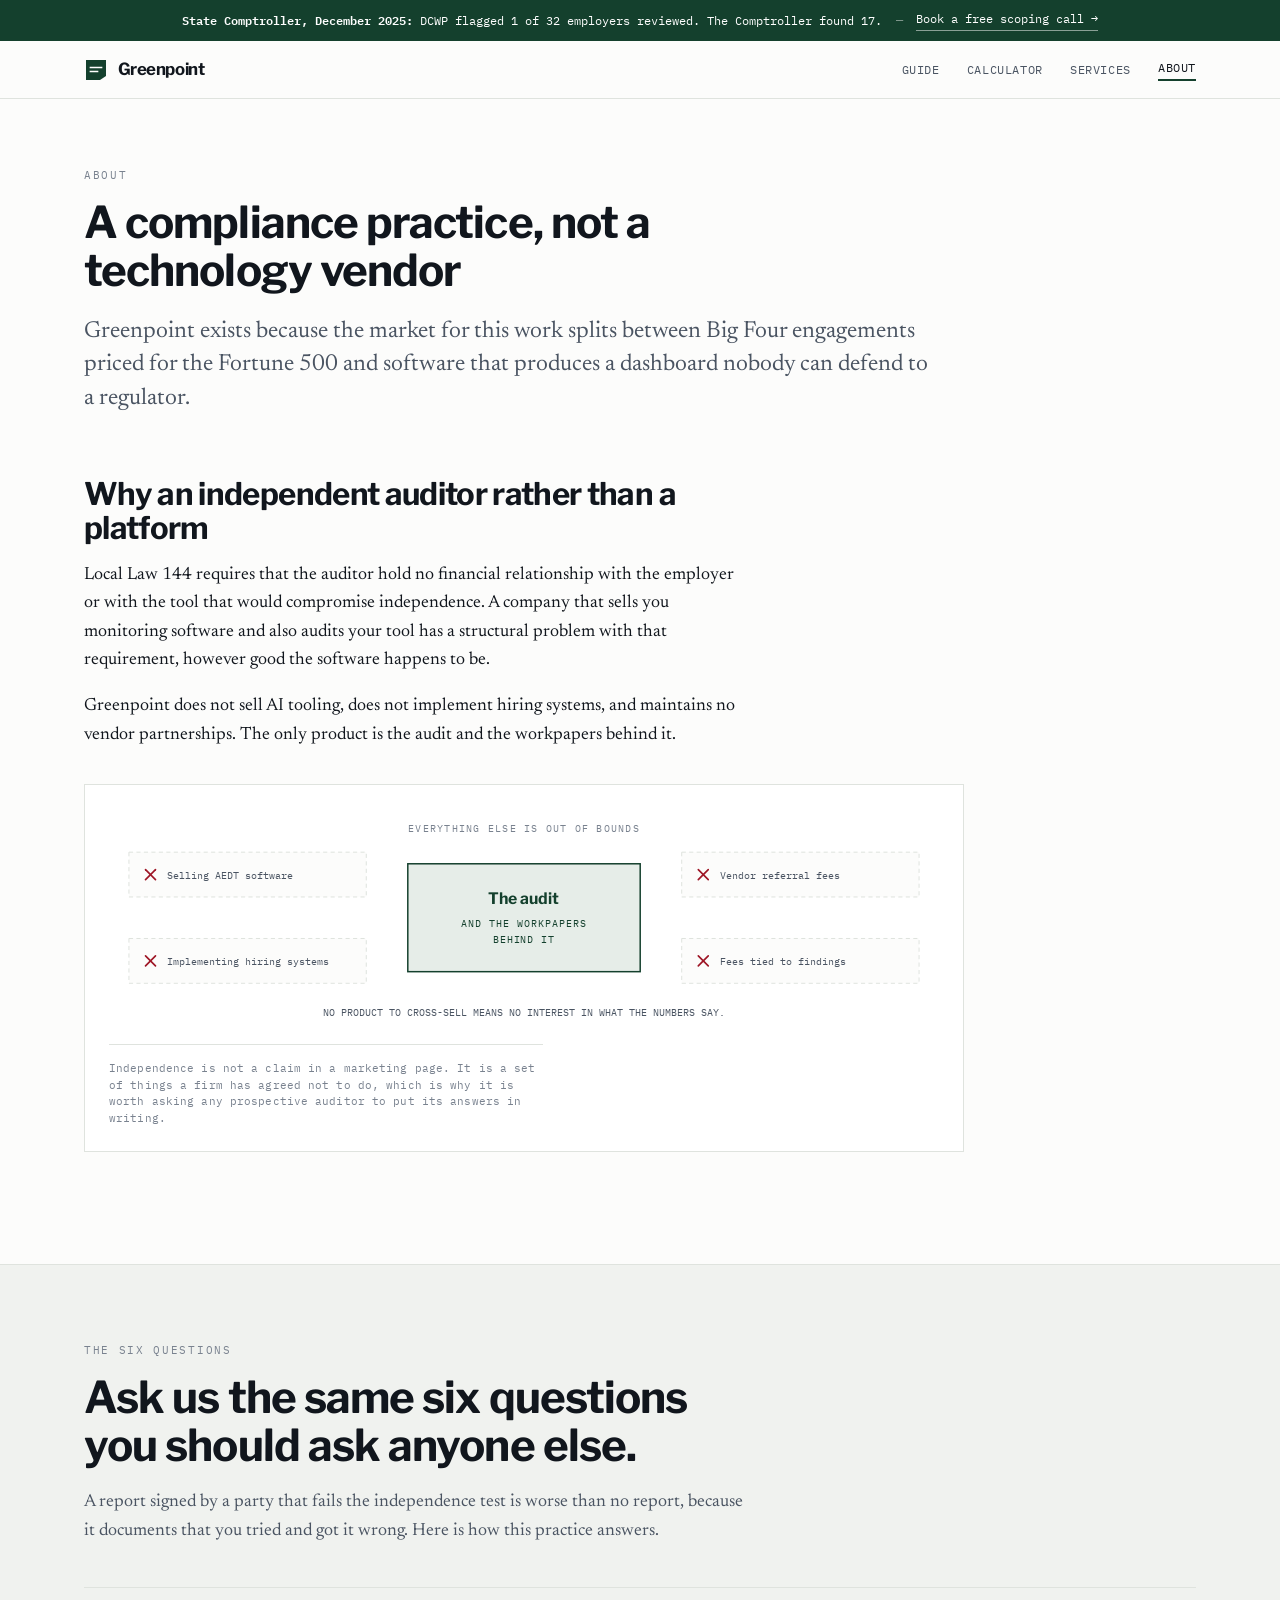
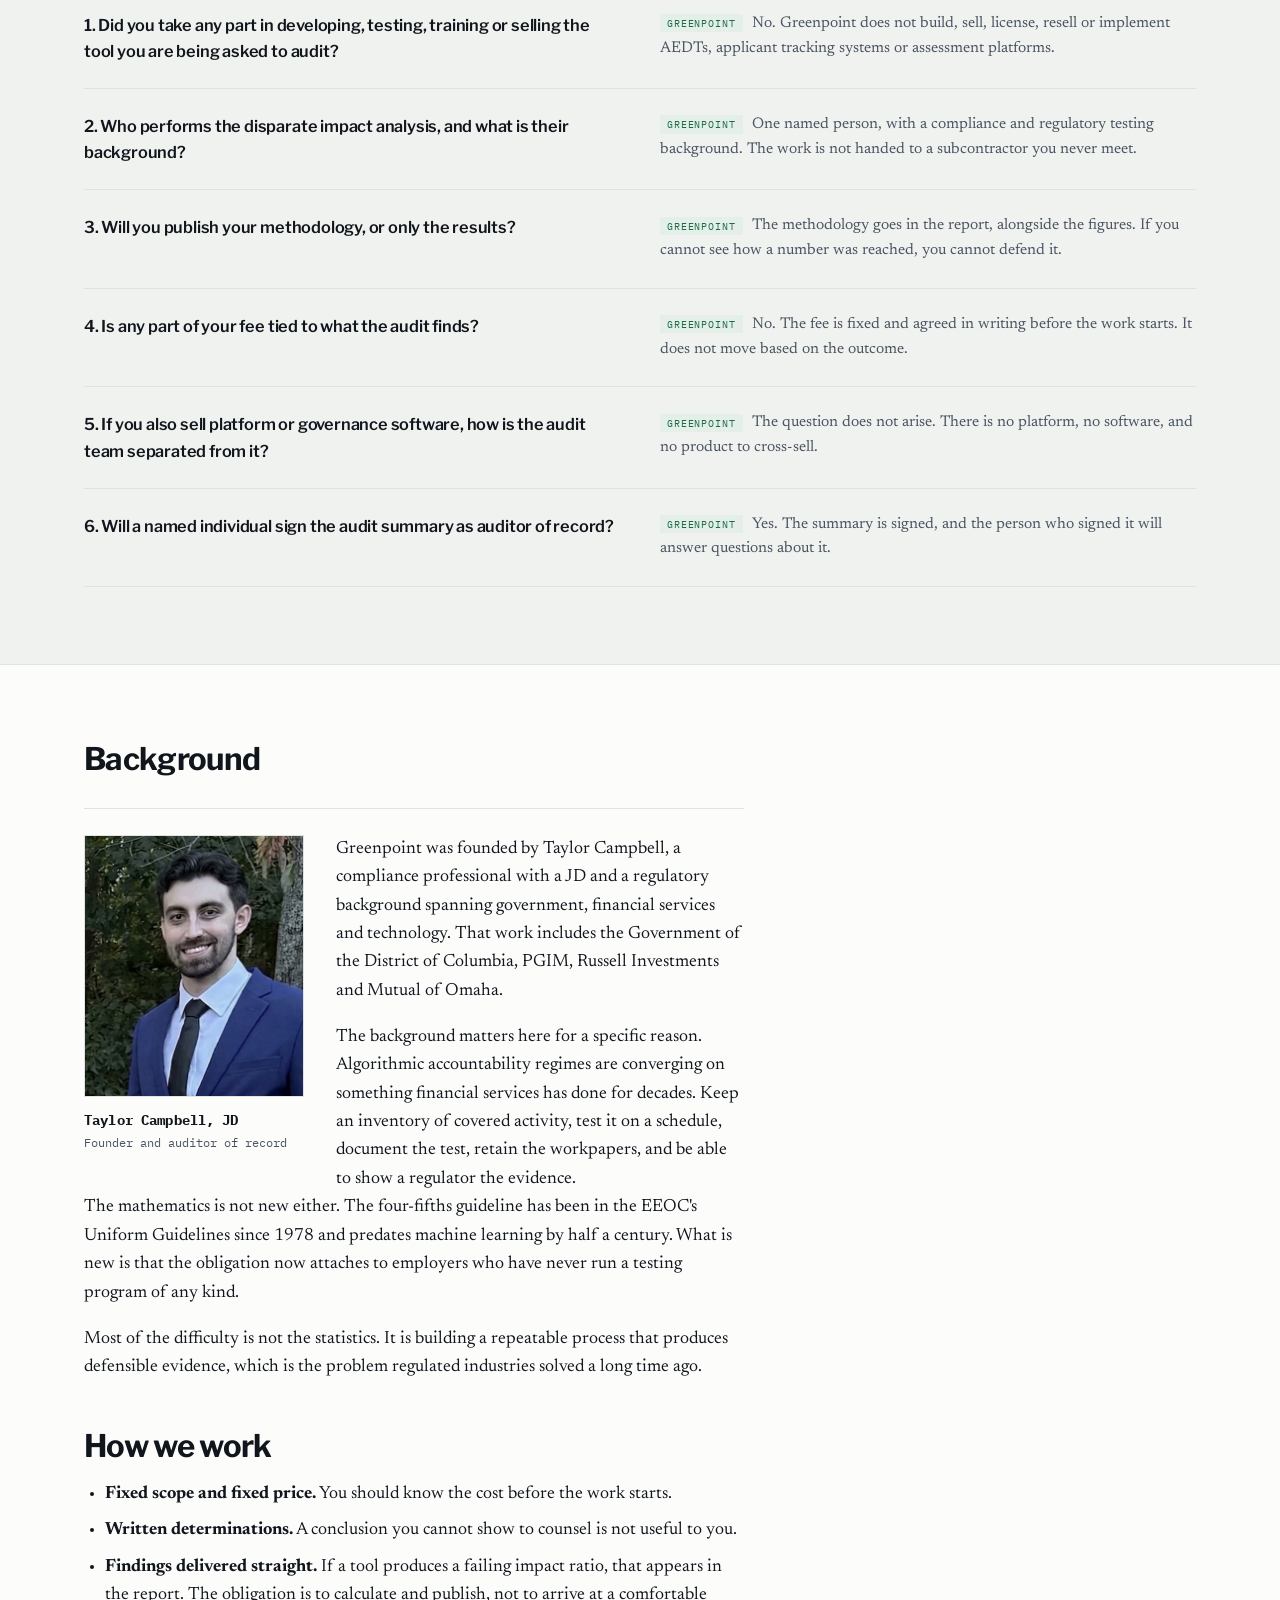
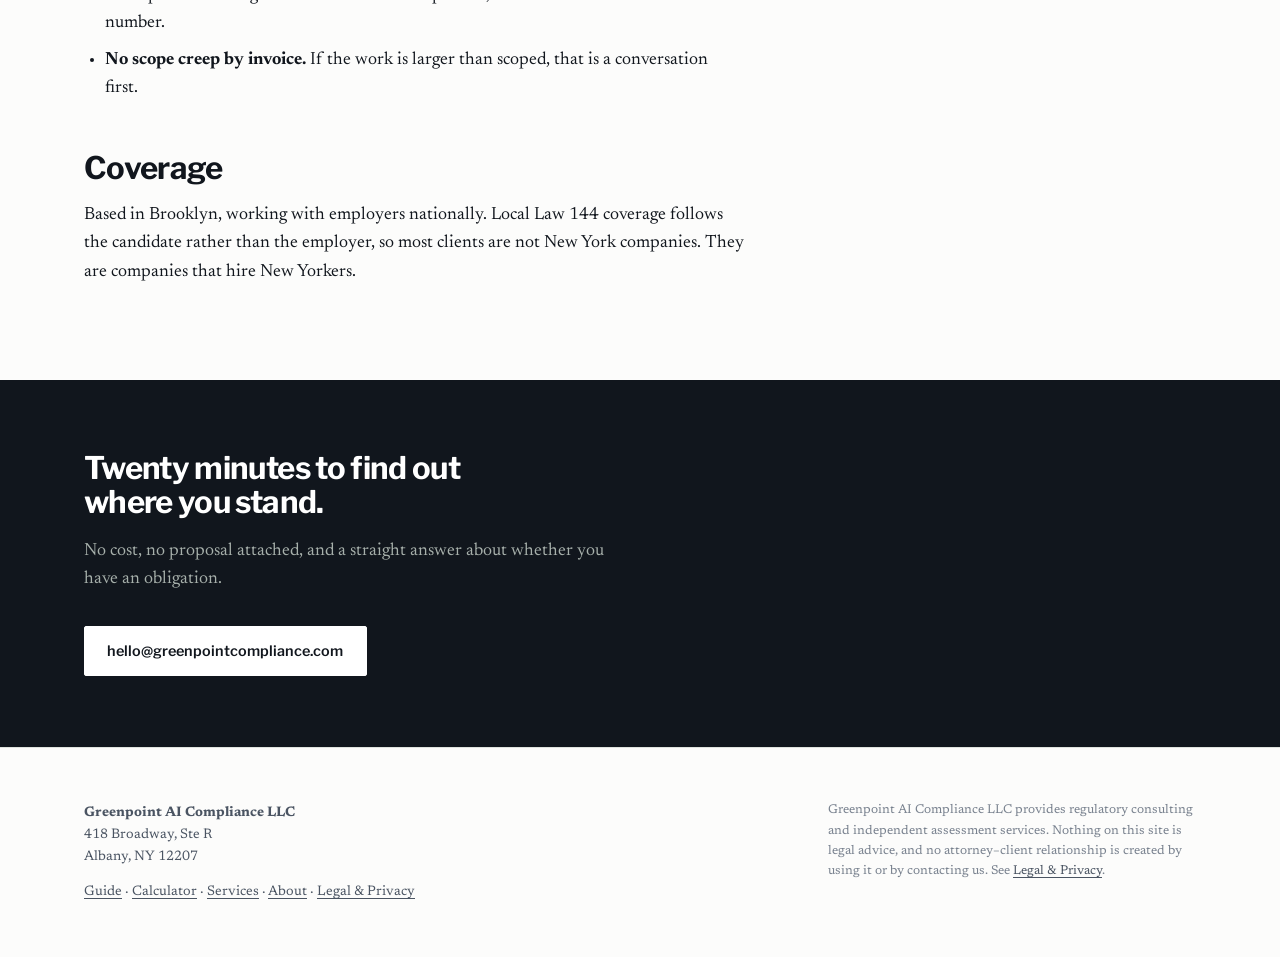
==== commit 60e33331: "Add files via upload" ====
--- a/about.html
+++ b/about.html
@@ -3,460 +3,37 @@
 <head>
 <meta charset="utf-8">
 <meta name="viewport" content="width=device-width, initial-scale=1">
-<title>About | Greenpoint AI Compliance</title>
-<meta name="description" content="Independent AI compliance practice in Brooklyn, New York. Regulatory background in financial services compliance, surveillance and marketing review, applied to algorithmic hiring and AI governance.">
-<link rel="canonical" href="https://greenpointaicompliance.com/about.html">
+<title>About | Greenpoint Compliance</title>
+<meta name="description" content="Independent Local Law 144 bias audit practice in Brooklyn, New York. No AEDT products, no implementation work, no vendor partnerships, and a named auditor of record on every report.">
+<link rel="canonical" href="https://greenpointcompliance.com/about.html">
 <meta property="og:type" content="profile">
-<meta property="og:title" content="About | Greenpoint AI Compliance">
-<meta property="og:description" content="Independent AI compliance practice in Brooklyn, New York.">
-<meta property="og:url" content="https://greenpointaicompliance.com/about.html">
-<meta property="og:image" content="https://greenpointaicompliance.com/taylor-campbell-square.jpg">
-<link rel="icon" href="data:image/svg+xml,%3Csvg xmlns=%27http://www.w3.org/2000/svg%27 viewBox=%270 0 32 32%27%3E%3Cpath d=%27M0 0h32v25l-7 7H0z%27 fill=%27%231E2A62%27/%3E%3C/svg%3E">
+<meta property="og:title" content="About | Greenpoint Compliance">
+<meta property="og:description" content="Independent Local Law 144 bias audit practice in Brooklyn, New York. No AEDT products, no implementation work, no vendor partnerships, and a named auditor of record on every report.">
+<meta property="og:url" content="https://greenpointcompliance.com/about.html">
+<meta property="og:image" content="https://greenpointcompliance.com/taylor-campbell-square.jpg">
+<meta name="twitter:card" content="summary_large_image">
+<link rel="icon" href="data:image/svg+xml,%3Csvg xmlns=%27http://www.w3.org/2000/svg%27 viewBox=%270 0 24 24%27%3E%3Cpath d=%27M2 2h20v16l-6 4H2z%27 fill=%27%2314402D%27/%3E%3C/svg%3E">
 <link rel="preconnect" href="https://fonts.googleapis.com">
 <link rel="preconnect" href="https://fonts.gstatic.com" crossorigin>
-<link href="https://fonts.googleapis.com/css2?family=Archivo:wght@500;600;700&family=IBM+Plex+Mono:wght@400;500;600&family=Source+Serif+4:ital,opsz,wght@0,8..60,400;0,8..60,600;1,8..60,400&display=swap" rel="stylesheet">
-<style>
-/* ============================================================
-   Greenpoint AI Compliance — shared stylesheet
-   Palette: cool ink + paper, institutional indigo,
-   audit-signal crimson/green. Deliberately not warm-cream.
-   Type: Archivo (display, tight) / Source Serif 4 (body)
-         / IBM Plex Mono (data + labels)
-   ============================================================ */
-
-:root {
-  --ink:      #0E1116;
-  --slate:    #4A5464;
-  --slate-lt: #737D8C;
-  --paper:    #FAFAFB;
-  --panel:    #F1F3F7;
-  --rule:     #E2E5EB;
-  --indigo:   #1E2A62;
-  --indigo-lt:#3A4B96;
-  --flag:     #A3162A;
-  --pass:     #17654A;
-
-  --maxw: 1140px;
-  --measure: 68ch;
-
-  --step--1: clamp(0.82rem, 0.79rem + 0.13vw, 0.89rem);
-  --step-0:  clamp(1rem, 0.96rem + 0.2vw, 1.09rem);
-  --step-1:  clamp(1.2rem, 1.12rem + 0.4vw, 1.45rem);
-  --step-2:  clamp(1.5rem, 1.34rem + 0.78vw, 2rem);
-  --step-3:  clamp(1.9rem, 1.6rem + 1.5vw, 2.9rem);
-  --step-4:  clamp(2.4rem, 1.85rem + 2.7vw, 4.3rem);
-}
-
-*, *::before, *::after { box-sizing: border-box; }
-
-html { scroll-behavior: smooth; }
-@media (prefers-reduced-motion: reduce) {
-  html { scroll-behavior: auto; }
-  *, *::before, *::after { animation-duration: 0.01ms !important; transition-duration: 0.01ms !important; }
-}
-
-body {
-  margin: 0;
-  background: var(--paper);
-  color: var(--ink);
-  font-family: "Source Serif 4", Georgia, serif;
-  font-size: var(--step-0);
-  line-height: 1.62;
-  -webkit-font-smoothing: antialiased;
-}
-
-h1, h2, h3, h4 {
-  font-family: Archivo, "Helvetica Neue", Arial, sans-serif;
-  letter-spacing: -0.028em;
-  line-height: 1.06;
-  margin: 0;
-  font-weight: 700;
-}
-
-a { color: var(--indigo); text-decoration-thickness: 1px; text-underline-offset: 3px; }
-a:hover { color: var(--indigo-lt); }
-a:focus-visible, button:focus-visible, input:focus-visible {
-  outline: 2px solid var(--indigo);
-  outline-offset: 3px;
-}
-
-.wrap { max-width: var(--maxw); margin-inline: auto; padding-inline: 1.5rem; }
-
-/* ---------- eyebrow / label utility ---------- */
-.eyebrow {
-  font-family: "IBM Plex Mono", ui-monospace, monospace;
-  font-size: 0.7rem;
-  letter-spacing: 0.16em;
-  text-transform: uppercase;
-  color: var(--slate-lt);
-  margin: 0 0 0.9rem;
-  display: block;
-}
-
-/* ---------- header ---------- */
-.site-head {
-  border-bottom: 1px solid var(--rule);
-  background: var(--paper);
-  position: sticky; top: 0; z-index: 50;
-}
-.site-head .wrap {
-  display: flex; align-items: center; justify-content: space-between;
-  gap: 1.5rem; padding-block: 1rem;
-}
-.brand {
-  font-family: Archivo, sans-serif; font-weight: 700; font-size: 1.02rem;
-  letter-spacing: -0.03em; color: var(--ink); text-decoration: none;
-  display: flex; align-items: center; gap: 0.55rem;
-}
-.brand .mark {
-  width: 22px; height: 22px; flex: none;
-  background: var(--indigo);
-  clip-path: polygon(0 0, 100% 0, 100% 80%, 80% 100%, 0 100%);
-}
-.site-nav { display: flex; gap: 1.6rem; align-items: center; }
-.site-nav a {
-  font-family: "IBM Plex Mono", monospace; font-size: 0.76rem;
-  letter-spacing: 0.06em; text-transform: uppercase;
-  color: var(--slate); text-decoration: none;
-}
-.site-nav a:hover, .site-nav a[aria-current="page"] { color: var(--ink); }
-.site-nav a[aria-current="page"] { border-bottom: 2px solid var(--indigo); padding-bottom: 2px; }
-@media (max-width: 720px) {
-  .site-nav { gap: 1rem; flex-wrap: wrap; justify-content: flex-end; }
-  .site-nav a { font-size: 0.68rem; }
-}
-
-/* ---------- hero ---------- */
-.hero { padding-block: clamp(3rem, 7vw, 6rem) clamp(2.5rem, 5vw, 4.5rem); }
-.hero-grid {
-  display: grid; gap: clamp(2.5rem, 5vw, 4rem);
-  grid-template-columns: minmax(0, 1.05fr) minmax(0, 1fr);
-  align-items: start;
-}
-@media (max-width: 900px) { .hero-grid { grid-template-columns: 1fr; } }
-
-.hero h1 { font-size: var(--step-4); }
-.hero h1 em {
-  font-style: normal;
-  display: block;
-  color: var(--indigo);
-}
-.hero .lede {
-  font-size: var(--step-1); color: var(--slate);
-  max-width: 34ch; margin: 1.6rem 0 0; line-height: 1.45;
-}
-.hero-actions { display: flex; flex-wrap: wrap; gap: 0.8rem; margin-top: 2.2rem; }
-
-.btn {
-  font-family: Archivo, sans-serif; font-weight: 600; font-size: 0.9rem;
-  padding: 0.8rem 1.4rem; border-radius: 2px; text-decoration: none;
-  border: 1px solid var(--indigo); display: inline-block;
-  transition: background 0.15s ease, color 0.15s ease;
-}
-.btn-solid { background: var(--indigo); color: #fff; }
-.btn-solid:hover { background: var(--ink); border-color: var(--ink); color: #fff; }
-.btn-ghost { background: transparent; color: var(--indigo); }
-.btn-ghost:hover { background: var(--panel); color: var(--indigo); }
-
-/* ---------- signature: audit exhibit ---------- */
-.exhibit {
-  border: 1px solid var(--ink);
-  background: #fff;
-  box-shadow: 6px 6px 0 var(--panel);
-}
-.exhibit-head {
-  background: var(--ink); color: #fff;
-  padding: 0.7rem 1.1rem;
-  font-family: "IBM Plex Mono", monospace;
-  font-size: 0.68rem; letter-spacing: 0.12em; text-transform: uppercase;
-  display: flex; justify-content: space-between; gap: 1rem;
-}
-.exhibit-head span:last-child { color: #9AA4B8; }
-.exhibit-body { padding: 1.1rem; }
-
-table.audit {
-  width: 100%; border-collapse: collapse;
-  font-family: "IBM Plex Mono", monospace; font-size: 0.78rem;
-}
-table.audit th {
-  text-align: left; font-weight: 600; color: var(--slate-lt);
-  font-size: 0.64rem; letter-spacing: 0.1em; text-transform: uppercase;
-  padding: 0 0.5rem 0.55rem 0; border-bottom: 1px solid var(--rule);
-  white-space: nowrap;
-}
-table.audit th:not(:first-child), table.audit td:not(:first-child) { text-align: right; }
-table.audit td {
-  padding: 0.5rem 0.5rem 0.5rem 0; border-bottom: 1px solid var(--rule);
-  font-variant-numeric: tabular-nums;
-}
-table.audit tr:last-child td { border-bottom: none; }
-table.audit input {
-  width: 5.2rem; font: inherit; text-align: right;
-  border: 1px solid var(--rule); background: var(--paper);
-  padding: 0.25rem 0.4rem; border-radius: 2px; color: var(--ink);
-}
-table.audit input:hover { border-color: var(--slate-lt); }
-
-.ratio { font-weight: 600; }
-.verdict {
-  font-size: 0.62rem; letter-spacing: 0.1em; text-transform: uppercase;
-  padding: 0.16rem 0.44rem; border-radius: 2px; white-space: nowrap;
-}
-.verdict.fail { background: #F7E4E7; color: var(--flag); }
-.verdict.pass { background: #E2F0EA; color: var(--pass); }
-.exhibit-foot {
-  border-top: 1px solid var(--rule); padding: 0.85rem 1.1rem;
-  font-family: "IBM Plex Mono", monospace; font-size: 0.68rem;
-  color: var(--slate); line-height: 1.5;
-}
-.exhibit-foot strong { color: var(--ink); }
-
-/* ---------- generic sections ---------- */
-.section { padding-block: clamp(3rem, 6vw, 5.5rem); border-top: 1px solid var(--rule); }
-.section-title { font-size: var(--step-3); max-width: 20ch; }
-.section-intro { color: var(--slate); max-width: var(--measure); margin-top: 1.1rem; }
-
-/* obligations — a real ordered sequence, so numbering earns its place */
-.steps { list-style: none; padding: 0; margin: 2.8rem 0 0; display: grid; gap: 0; }
-.steps li {
-  display: grid; grid-template-columns: 4.5rem 1fr; gap: 1.5rem;
-  padding: 1.6rem 0; border-top: 1px solid var(--rule);
-}
-.steps li:last-child { border-bottom: 1px solid var(--rule); }
-.steps .num {
-  font-family: "IBM Plex Mono", monospace; font-size: 0.72rem;
-  color: var(--indigo); letter-spacing: 0.1em; padding-top: 0.35rem;
-}
-.steps h3 { font-size: var(--step-1); margin-bottom: 0.5rem; }
-.steps p { margin: 0; color: var(--slate); max-width: var(--measure); }
-@media (max-width: 620px) {
-  .steps li { grid-template-columns: 1fr; gap: 0.5rem; }
-}
-
-/* cards */
-.cards { display: grid; gap: 1.25rem; margin-top: 2.8rem; grid-template-columns: repeat(3, 1fr); }
-@media (max-width: 880px) { .cards { grid-template-columns: 1fr; } }
-.card {
-  border: 1px solid var(--rule); background: #fff; padding: 1.6rem;
-  display: flex; flex-direction: column;
-}
-.card h3 { font-size: var(--step-1); margin-bottom: 0.7rem; }
-.card p { color: var(--slate); margin: 0 0 1.2rem; font-size: 0.95rem; }
-.card .price {
-  font-family: "IBM Plex Mono", monospace; font-size: 0.8rem;
-  color: var(--ink); border-top: 1px solid var(--rule);
-  padding-top: 0.9rem; margin-top: auto;
-}
-.card .price span { display: block; color: var(--slate-lt); font-size: 0.7rem; margin-top: 0.25rem; }
-
-/* callout */
-.callout {
-  border-left: 3px solid var(--indigo); background: var(--panel);
-  padding: 1.3rem 1.5rem; margin: 2rem 0; max-width: var(--measure);
-}
-.callout p { margin: 0; }
-.callout p + p { margin-top: 0.8rem; }
-
-/* prose (guide page) */
-.prose { max-width: var(--measure); }
-.prose h2 { font-size: var(--step-2); margin: 3rem 0 1rem; }
-.prose h3 { font-size: var(--step-1); margin: 2.2rem 0 0.7rem; }
-.prose p { margin: 0 0 1.1rem; }
-.prose ul, .prose ol { margin: 0 0 1.3rem; padding-left: 1.3rem; }
-.prose li { margin-bottom: 0.5rem; }
-.prose table {
-  width: 100%; border-collapse: collapse; margin: 1.5rem 0;
-  font-family: "IBM Plex Mono", monospace; font-size: 0.78rem;
-}
-.prose table th {
-  text-align: left; background: var(--panel); padding: 0.6rem 0.7rem;
-  font-size: 0.66rem; letter-spacing: 0.08em; text-transform: uppercase;
-  border: 1px solid var(--rule);
-}
-.prose table td { padding: 0.6rem 0.7rem; border: 1px solid var(--rule); }
-
-.toc {
-  border: 1px solid var(--rule); background: #fff;
-  padding: 1.3rem 1.5rem; margin: 2rem 0 2.5rem;
-}
-.toc p {
-  font-family: "IBM Plex Mono", monospace; font-size: 0.68rem;
-  letter-spacing: 0.12em; text-transform: uppercase; color: var(--slate-lt);
-  margin: 0 0 0.8rem;
-}
-.toc ol { margin: 0; padding-left: 1.2rem; }
-.toc li { margin-bottom: 0.35rem; font-size: 0.94rem; }
-
-/* page header for interior pages */
-.page-head { padding-block: clamp(2.8rem, 6vw, 4.5rem) 0; }
-.page-head h1 { font-size: var(--step-3); max-width: 22ch; }
-.page-head .lede { color: var(--slate); max-width: var(--measure); margin-top: 1.2rem; font-size: var(--step-1); line-height: 1.45; }
-.meta {
-  font-family: "IBM Plex Mono", monospace; font-size: 0.7rem;
-  color: var(--slate-lt); margin-top: 1.5rem; letter-spacing: 0.04em;
-}
-
-/* CTA band */
-.cta-band { background: var(--ink); color: #fff; padding-block: clamp(3rem, 6vw, 4.5rem); }
-.cta-band h2 { font-size: var(--step-2); max-width: 20ch; color: #fff; }
-.cta-band p { color: #A9B2C4; max-width: 52ch; margin: 1.1rem 0 2rem; }
-.cta-band .btn-solid { background: #fff; color: var(--ink); border-color: #fff; }
-.cta-band .btn-solid:hover { background: var(--indigo-lt); border-color: var(--indigo-lt); color: #fff; }
-
-/* footer */
-.site-foot {
-  border-top: 1px solid var(--rule); padding-block: 2.5rem;
-  font-size: 0.85rem; color: var(--slate);
-}
-.site-foot .wrap { display: flex; flex-wrap: wrap; gap: 1.5rem; justify-content: space-between; }
-.site-foot a { color: var(--slate); }
-.site-foot .disclaimer { max-width: 46ch; font-size: 0.78rem; color: var(--slate-lt); }
-
-/* reveal */
-.reveal { opacity: 0; transform: translateY(12px); transition: opacity 0.5s ease, transform 0.5s ease; }
-.reveal.in { opacity: 1; transform: none; }
-@media (prefers-reduced-motion: reduce) { .reveal { opacity: 1; transform: none; } }
-
-/* ============================================================
-   RESPONSIVE — mobile corrections
-   ============================================================ */
-
-/* Header: stack brand over nav, drop sticky (2 rows eats too much
-   viewport on a phone), tighten type. */
-@media (max-width: 660px) {
-  .site-head { position: static; }
-  .site-head .wrap {
-    flex-direction: column; align-items: flex-start;
-    gap: 0.7rem; padding-block: 0.85rem;
-  }
-  .brand { font-size: 0.95rem; }
-  .site-nav {
-    width: 100%; justify-content: flex-start;
-    gap: 1.15rem; flex-wrap: wrap;
-  }
-  .site-nav a { font-size: 0.66rem; letter-spacing: 0.05em; }
-}
-
-/* Signature exhibit: six columns will not fit a 375px screen.
-   Drop the derived Rate column, shrink inputs, allow scroll as
-   a last-resort fallback. */
-@media (max-width: 640px) {
-  .exhibit { box-shadow: 4px 4px 0 var(--panel); }
-  .exhibit-body { padding: 0.85rem; overflow-x: auto; }
-  table.audit { font-size: 0.72rem; }
-  table.audit th:nth-child(4), table.audit td:nth-child(4) { display: none; }
-  table.audit th { font-size: 0.58rem; padding-right: 0.3rem; }
-  table.audit td { padding-right: 0.3rem; }
-  table.audit input { width: 3.5rem; padding: 0.22rem 0.3rem; }
-  .verdict { font-size: 0.56rem; padding: 0.14rem 0.32rem; }
-  .exhibit-head { font-size: 0.62rem; padding: 0.6rem 0.85rem; }
-  .exhibit-foot { padding: 0.75rem 0.85rem; font-size: 0.64rem; }
-}
-
-/* Hero: tighten the stack so the exhibit is visible sooner */
-@media (max-width: 900px) {
-  .hero { padding-block: 2.2rem 2.5rem; }
-  .hero .lede { max-width: none; margin-top: 1.1rem; }
-  .hero-actions { margin-top: 1.6rem; }
-  .btn { padding: 0.72rem 1.15rem; font-size: 0.85rem; }
-}
-
-/* Cards and prose breathing room on small screens */
-@media (max-width: 560px) {
-  .wrap { padding-inline: 1.15rem; }
-  .card { padding: 1.25rem; }
-  .callout { padding: 1.1rem 1.15rem; }
-  .prose table { font-size: 0.68rem; display: block; overflow-x: auto; }
-  .site-foot .wrap { flex-direction: column; gap: 1.1rem; }
-}
-
-/* Wide data tables on the tracker page */
-.table-scroll { overflow-x: auto; margin: 1.5rem 0; -webkit-overflow-scrolling: touch; }
-.table-scroll table { margin: 0; min-width: 680px; }
-.scroll-hint {
-  font-family: "IBM Plex Mono", monospace; font-size: 0.64rem;
-  color: var(--slate-lt); letter-spacing: 0.08em; text-transform: uppercase;
-  margin: 0 0 0.4rem; display: none;
-}
-@media (max-width: 720px) { .scroll-hint { display: block; } }
-
-/* Status pills for the tracker */
-.pill {
-  font-family: "IBM Plex Mono", monospace; font-size: 0.6rem;
-  letter-spacing: 0.08em; text-transform: uppercase;
-  padding: 0.16rem 0.44rem; border-radius: 2px; white-space: nowrap;
-}
-.pill.live { background: #E2F0EA; color: var(--pass); }
-.pill.pending { background: #FBF0DC; color: #8A6100; }
-.pill.uncertain { background: #F7E4E7; color: var(--flag); }
-
-/* ---------- founder block ---------- */
-.founder {
-  display: grid; grid-template-columns: 220px 1fr;
-  gap: 2rem; align-items: start;
-  margin: 2rem 0 0; padding-top: 1.6rem;
-  border-top: 1px solid var(--rule);
-}
-.founder img {
-  width: 100%; height: auto; display: block;
-  border: 1px solid var(--rule);
-  filter: saturate(0.94);
-}
-.founder .cap {
-  margin: 0.85rem 0 0;
-  font-family: "IBM Plex Mono", monospace;
-  font-size: 0.74rem; line-height: 1.55; color: var(--slate);
-}
-.founder .cap strong {
-  display: block; font-size: 0.86rem; color: var(--ink);
-  letter-spacing: 0.01em; margin-bottom: 0.15rem;
-}
-.founder .bio p { margin: 0 0 1.1rem; }
-.founder .bio p:last-child { margin-bottom: 0; }
-@media (max-width: 700px) {
-  .founder { grid-template-columns: 1fr; gap: 1.4rem; }
-  .founder figure { max-width: 240px; }
-}
-
-/* ---------- top announcement / CTA bar ---------- */
-.cta-bar {
-  background: var(--indigo); color: #fff;
-  font-family: "IBM Plex Mono", monospace;
-  font-size: 0.72rem; letter-spacing: 0.02em;
-  border-bottom: 1px solid var(--indigo);
-}
-.cta-bar .wrap {
-  display: flex; align-items: center; justify-content: center;
-  gap: 0.85rem; padding-block: 0.62rem; flex-wrap: wrap; text-align: center;
-}
-.cta-bar strong { font-weight: 600; }
-.cta-bar a {
-  color: #fff; text-decoration: none;
-  border-bottom: 1px solid rgba(255,255,255,0.5);
-  padding-bottom: 1px; white-space: nowrap;
-}
-.cta-bar a:hover { color: #fff; border-bottom-color: #fff; }
-.cta-bar .dot { color: rgba(255,255,255,0.45); }
-@media (max-width: 660px) {
-  .cta-bar { font-size: 0.65rem; }
-  .cta-bar .wrap { gap: 0.4rem; padding-block: 0.55rem; line-height: 1.5; }
-  .cta-bar .dot { display: none; }
-}
-
-</style>
+<link href="https://fonts.googleapis.com/css2?family=IBM+Plex+Mono:wght@400;500;600&family=Libre+Franklin:wght@500;600;700&family=Newsreader:ital,opsz,wght@0,6..72,400;0,6..72,600;1,6..72,400&display=swap" rel="stylesheet">
+<link rel="stylesheet" href="styles.css">
+<script type="application/ld+json">
+{"@context":"https://schema.org","@type":"Person","name":"Taylor Campbell","honorificSuffix":"JD",
+"jobTitle":"Founder","worksFor":{"@type":"Organization","name":"Greenpoint AI Compliance LLC"},
+"knowsAbout":["NYC Local Law 144","Automated Employment Decision Tools","Adverse impact analysis","Regulatory compliance testing"]}
+</script>
 </head>
 <body>
 <div class="cta-bar"><div class="wrap">
-<span><strong>Enforcement tightened in 2026</strong> after the State Comptroller audit of DCWP.</span>
+<span><strong>State Comptroller, December 2025:</strong> DCWP flagged 1 of 32 employers reviewed. The Comptroller found 17.</span>
 <span class="dot">&mdash;</span>
-<a href="mailto:hello@greenpointcompliance.com">Book a free 20-minute scoping call &rarr;</a>
+<a href="mailto:hello@greenpointcompliance.com">Book a free scoping call &rarr;</a>
 </div></div>
 <header class="site-head"><div class="wrap">
-<a class="brand" href="index.html"><span class="mark" aria-hidden="true"></span>Greenpoint</a>
+<a class="brand" href="index.html"><svg class="mark" viewBox="0 0 24 24" aria-hidden="true" focusable="false"><path d="M2 2h20v16l-6 4H2z" fill="#14402D"/><path d="M6.5 9.5h11M6.5 13.5h7" stroke="#fff" stroke-width="1.7" stroke-linecap="square"/></svg>Greenpoint</a>
 <nav class="site-nav" aria-label="Main">
 <a href="nyc-local-law-144-bias-audit-guide.html">Guide</a>
 <a href="four-fifths-rule-calculator.html">Calculator</a>
-<a href="ai-hiring-laws-by-state.html">State Laws</a>
 <a href="services.html">Services</a>
 <a href="about.html" aria-current="page">About</a>
 </nav></div></header>
@@ -465,27 +42,83 @@
 <section class="page-head"><div class="wrap">
 <span class="eyebrow">About</span>
 <h1>A compliance practice, not a technology vendor</h1>
-<p class="lede">Greenpoint exists because the market for AI governance advice is split between Big Four engagements priced for the Fortune 500 and software that produces a dashboard nobody can defend to a regulator.</p>
+<p class="lede">Greenpoint exists because the market for this work splits between Big Four engagements priced for the Fortune 500 and software that produces a dashboard nobody can defend to a regulator.</p>
 </div></section>
 
-<section class="section" style="border-top:none;padding-top:2.5rem"><div class="wrap"><div class="prose">
+<section class="section" style="border-top:none;padding-top:2.4rem"><div class="wrap"><div class="prose">
 
-<h2 style="margin-top:0">Why an independent auditor and not a platform</h2>
-<p>Local Law 144 requires that the auditor not hold a financial relationship with the employer or the tool that would compromise independence. A vendor that sells you monitoring software and also audits your tool has a structural problem with that requirement, regardless of how good the software is.</p>
-<p>Greenpoint does not sell AI tooling, does not implement hiring systems, and does not maintain vendor partnerships. The only product is the audit and the workpapers behind it.</p>
+<h2 style="margin-top:0">Why an independent auditor rather than a platform</h2>
+<p>Local Law 144 requires that the auditor hold no financial relationship with the employer or with the tool that would compromise independence. A company that sells you monitoring software and also audits your tool has a structural problem with that requirement, however good the software happens to be.</p>
+<p>Greenpoint does not sell AI tooling, does not implement hiring systems, and maintains no vendor partnerships. The only product is the audit and the workpapers behind it.</p>
 
-<h2>Background</h2>
+<figure class="figure framed">
+<svg viewBox="0 0 1000 262" role="img" aria-labelledby="indT indD" xmlns="http://www.w3.org/2000/svg">
+  <title id="indT">What independence excludes</title>
+  <desc id="indD">The audit and its workpapers sit inside the practice. Selling AEDT software, implementing hiring systems, vendor referral fees, and fees tied to findings all sit outside it.</desc>
+
+  <text x="500" y="28" text-anchor="middle" font-family="IBM Plex Mono, ui-monospace, monospace" font-size="11.5" letter-spacing="1.5" fill="var(--slate-lt)">EVERYTHING ELSE IS OUT OF BOUNDS</text>
+  <rect x="360" y="66" width="280" height="130" fill="var(--pine-tint)" stroke="var(--pine)" stroke-width="1.8"/>
+  <text x="500" y="114" text-anchor="middle" font-family="Libre Franklin, Helvetica Neue, Arial, sans-serif" font-size="19" font-weight="700" fill="var(--pine)">The audit</text>
+  <text x="500" y="142" text-anchor="middle" font-family="IBM Plex Mono, ui-monospace, monospace" font-size="11.5" letter-spacing="1.2" fill="var(--pine)">AND THE WORKPAPERS</text>
+  <text x="500" y="162" text-anchor="middle" font-family="IBM Plex Mono, ui-monospace, monospace" font-size="11.5" letter-spacing="1.2" fill="var(--pine)">BEHIND IT</text>
+  <rect x="24" y="52" width="286" height="54" fill="var(--paper)" stroke="var(--rule)" stroke-width="1.2" stroke-dasharray="5 4"/><g stroke="var(--flag)" stroke-width="2" stroke-linecap="round"><line x1="44" y1="73" x2="56" y2="85"/><line x1="56" y1="73" x2="44" y2="85"/></g><text x="70" y="84" font-family="IBM Plex Mono, ui-monospace, monospace" font-size="12.5" fill="var(--slate)">Selling AEDT software</text>
+  <rect x="24" y="156" width="286" height="54" fill="var(--paper)" stroke="var(--rule)" stroke-width="1.2" stroke-dasharray="5 4"/><g stroke="var(--flag)" stroke-width="2" stroke-linecap="round"><line x1="44" y1="177" x2="56" y2="189"/><line x1="56" y1="177" x2="44" y2="189"/></g><text x="70" y="188" font-family="IBM Plex Mono, ui-monospace, monospace" font-size="12.5" fill="var(--slate)">Implementing hiring systems</text>
+  <rect x="690" y="52" width="286" height="54" fill="var(--paper)" stroke="var(--rule)" stroke-width="1.2" stroke-dasharray="5 4"/><g stroke="var(--flag)" stroke-width="2" stroke-linecap="round"><line x1="710" y1="73" x2="722" y2="85"/><line x1="722" y1="73" x2="710" y2="85"/></g><text x="736" y="84" font-family="IBM Plex Mono, ui-monospace, monospace" font-size="12.5" fill="var(--slate)">Vendor referral fees</text>
+  <rect x="690" y="156" width="286" height="54" fill="var(--paper)" stroke="var(--rule)" stroke-width="1.2" stroke-dasharray="5 4"/><g stroke="var(--flag)" stroke-width="2" stroke-linecap="round"><line x1="710" y1="177" x2="722" y2="189"/><line x1="722" y1="177" x2="710" y2="189"/></g><text x="736" y="188" font-family="IBM Plex Mono, ui-monospace, monospace" font-size="12.5" fill="var(--slate)">Fees tied to findings</text>
+  <text x="500" y="250" text-anchor="middle" font-family="IBM Plex Mono, ui-monospace, monospace" font-size="11.5" fill="var(--slate)">NO PRODUCT TO CROSS-SELL MEANS NO INTEREST IN WHAT THE NUMBERS SAY.</text>
+</svg>
+<figcaption>Independence is not a claim in a marketing page. It is a set of things a firm has agreed not to do, which is why it is worth asking any prospective auditor to put its answers in writing.</figcaption>
+</figure>
+
+</div></div></section>
+
+<section class="section tint"><div class="wrap" id="six">
+<span class="eyebrow">The six questions</span>
+<h2 class="section-title">Ask us the same six questions you should ask anyone else.</h2>
+<p class="section-intro">A report signed by a party that fails the independence test is worse than no report, because it documents that you tried and got it wrong. Here is how this practice answers.</p>
+<div class="ledger">
+<div class="ledger-row">
+<p class="q">1. Did you take any part in developing, testing, training or selling the tool you are being asked to audit?</p>
+<p class="a"><span class="tag">Greenpoint</span>No. Greenpoint does not build, sell, license, resell or implement AEDTs, applicant tracking systems or assessment platforms.</p>
+</div>
+<div class="ledger-row">
+<p class="q">2. Who performs the disparate impact analysis, and what is their background?</p>
+<p class="a"><span class="tag">Greenpoint</span>One named person, with a compliance and regulatory testing background. The work is not handed to a subcontractor you never meet.</p>
+</div>
+<div class="ledger-row">
+<p class="q">3. Will you publish your methodology, or only the results?</p>
+<p class="a"><span class="tag">Greenpoint</span>The methodology goes in the report, alongside the figures. If you cannot see how a number was reached, you cannot defend it.</p>
+</div>
+<div class="ledger-row">
+<p class="q">4. Is any part of your fee tied to what the audit finds?</p>
+<p class="a"><span class="tag">Greenpoint</span>No. The fee is fixed and agreed in writing before the work starts. It does not move based on the outcome.</p>
+</div>
+<div class="ledger-row">
+<p class="q">5. If you also sell platform or governance software, how is the audit team separated from it?</p>
+<p class="a"><span class="tag">Greenpoint</span>The question does not arise. There is no platform, no software, and no product to cross-sell.</p>
+</div>
+<div class="ledger-row">
+<p class="q">6. Will a named individual sign the audit summary as auditor of record?</p>
+<p class="a"><span class="tag">Greenpoint</span>Yes. The summary is signed, and the person who signed it will answer questions about it.</p>
+</div>
+</div>
+</div></section>
+
+<section class="section"><div class="wrap"><div class="prose">
+
+<h2 style="margin-top:0">Background</h2>
 <div class="founder">
 <figure style="margin:0">
-<img src="taylor-campbell.jpg" alt="Taylor Campbell, founder of Greenpoint AI Compliance" width="440" height="525">
-<figcaption class="cap"><strong>Taylor Campbell, JD</strong>Founder</figcaption>
+<img src="taylor-campbell.jpg" alt="Taylor Campbell, founder of Greenpoint AI Compliance" width="880" height="1050" loading="lazy">
+<figcaption class="cap"><strong>Taylor Campbell, JD</strong>Founder and auditor of record</figcaption>
 </figure>
 <div class="bio">
-<p>Greenpoint was founded by Taylor Campbell, a compliance professional with a JD and a regulatory background in government, financial services, and technology; his experience includes The Government of the District of Columbia, PGIM, Russell Investments, and Mutual of Omaha.</p>
+<p>Greenpoint was founded by Taylor Campbell, a compliance professional with a JD and a regulatory background spanning government, financial services and technology. That work includes the Government of the District of Columbia, PGIM, Russell Investments and Mutual of Omaha.</p>
+<p>The background matters here for a specific reason. Algorithmic accountability regimes are converging on something financial services has done for decades. Keep an inventory of covered activity, test it on a schedule, document the test, retain the workpapers, and be able to show a regulator the evidence.</p>
 </div>
 </div>
-<p>That background matters here for a specific reason. Algorithmic accountability regimes are converging on something financial services has done for decades: maintain an inventory of covered activity, test it on a schedule, document the test, retain the workpapers, and be able to show a regulator the evidence. The mathematics of adverse impact analysis is not new either &mdash; the four-fifths guideline predates machine learning by half a century.</p>
-<p>What is new is that the obligation now attaches to employers who have never run a testing program of any kind. Most of the difficulty is not the statistics. It is building a repeatable process that produces defensible evidence, which is exactly the problem regulated industries solved a long time ago.</p>
+<p>The mathematics is not new either. The four-fifths guideline has been in the EEOC&#39;s Uniform Guidelines since 1978 and predates machine learning by half a century. What is new is that the obligation now attaches to employers who have never run a testing program of any kind.</p>
+<p>Most of the difficulty is not the statistics. It is building a repeatable process that produces defensible evidence, which is the problem regulated industries solved a long time ago.</p>
 
 <h2>How we work</h2>
 <ul>
@@ -496,7 +129,7 @@
 </ul>
 
 <h2>Coverage</h2>
-<p>Based in Brooklyn, working with employers nationally. Local Law 144 coverage follows the candidate rather than the employer, so most clients are not New York companies &mdash; they are companies that hire New Yorkers.</p>
+<p>Based in Brooklyn, working with employers nationally. Local Law 144 coverage follows the candidate rather than the employer, so most clients are not New York companies. They are companies that hire New Yorkers.</p>
 
 </div></div></section>
 
@@ -505,11 +138,11 @@
 <p>No cost, no proposal attached, and a straight answer about whether you have an obligation.</p>
 <a class="btn btn-solid" href="mailto:hello@greenpointcompliance.com">hello@greenpointcompliance.com</a>
 </div></section>
+
 </main>
-
 <footer class="site-foot"><div class="wrap">
 <div><p><strong>Greenpoint AI Compliance LLC</strong><br>418 Broadway, Ste R<br>Albany, NY 12207</p>
-<p><a href="nyc-local-law-144-bias-audit-guide.html">Guide</a> &middot; <a href="four-fifths-rule-calculator.html">Calculator</a> &middot; <a href="ai-hiring-laws-by-state.html">State Laws</a> &middot; <a href="services.html">Services</a> &middot; <a href="about.html">About</a> &middot; <a href="legal.html">Legal &amp; Privacy</a></p></div>
+<p><a href="nyc-local-law-144-bias-audit-guide.html">Guide</a> &middot; <a href="four-fifths-rule-calculator.html">Calculator</a> &middot; <a href="services.html">Services</a> &middot; <a href="about.html">About</a> &middot; <a href="legal.html">Legal &amp; Privacy</a></p></div>
 <p class="disclaimer">Greenpoint AI Compliance LLC provides regulatory consulting and independent assessment services. Nothing on this site is legal advice, and no attorney&ndash;client relationship is created by using it or by contacting us. See <a href="legal.html">Legal &amp; Privacy</a>.</p>
 </div></footer>
 </body>
--- a/styles.css
+++ b/styles.css
@@ -0,0 +1,405 @@
+/* ==========================================================
+   Greenpoint Compliance — site stylesheet
+   Palette : ledger ink, paper, pine (the Greenpoint green),
+             crimson + green audit signals
+   Type    : Libre Franklin (display, Franklin Gothic lineage)
+             Newsreader (body, editorial serif)
+             IBM Plex Mono (figures, labels, exhibits)
+   ========================================================== */
+
+:root {
+  --ink:       #11161D;
+  --ink-soft:  #232B35;
+  --slate:     #4A5462;
+  --slate-lt:  #79828F;
+  --paper:     #FCFCFB;
+  --panel:     #F0F2EF;
+  --panel-2:   #E7EBE6;
+  --rule:      #DFE3DE;
+  --pine:      #14402D;
+  --pine-lt:   #1E6344;
+  --pine-tint: #E6EDE8;
+  --flag:      #9E1626;
+  --flag-tint: #F7E5E7;
+  --pass:      #1B6B47;
+  --pass-tint: #E3EFE8;
+  --amber:     #8A6100;
+  --amber-tint:#FAF0DA;
+
+  --maxw: 1160px;
+  --measure: 66ch;
+
+  --s--1: clamp(0.83rem, 0.80rem + 0.12vw, 0.90rem);
+  --s-0:  clamp(1.02rem, 0.98rem + 0.20vw, 1.11rem);
+  --s-1:  clamp(1.21rem, 1.13rem + 0.40vw, 1.46rem);
+  --s-2:  clamp(1.48rem, 1.32rem + 0.78vw, 1.98rem);
+  --s-3:  clamp(1.86rem, 1.56rem + 1.48vw, 2.85rem);
+  --s-4:  clamp(2.30rem, 1.76rem + 2.66vw, 4.15rem);
+}
+
+*, *::before, *::after { box-sizing: border-box; }
+
+html { scroll-behavior: smooth; -webkit-text-size-adjust: 100%; }
+@media (prefers-reduced-motion: reduce) {
+  html { scroll-behavior: auto; }
+  *, *::before, *::after { animation-duration: 0.01ms !important; transition-duration: 0.01ms !important; }
+}
+
+body {
+  margin: 0;
+  background: var(--paper);
+  color: var(--ink);
+  font-family: Newsreader, Georgia, "Times New Roman", serif;
+  font-size: var(--s-0);
+  line-height: 1.6;
+  font-optical-sizing: auto;
+  -webkit-font-smoothing: antialiased;
+}
+
+h1, h2, h3, h4 {
+  font-family: "Libre Franklin", "Helvetica Neue", Arial, sans-serif;
+  letter-spacing: -0.021em;
+  line-height: 1.1;
+  margin: 0;
+  font-weight: 700;
+}
+
+a { color: var(--pine); text-decoration-thickness: 1px; text-underline-offset: 3px; }
+a:hover { color: var(--pine-lt); }
+a:focus-visible, button:focus-visible, input:focus-visible {
+  outline: 2px solid var(--pine); outline-offset: 3px;
+}
+
+.wrap { max-width: var(--maxw); margin-inline: auto; padding-inline: 1.5rem; }
+/* left/top pin the element to its containing block's origin. Without
+   them an absolutely-positioned .sr-only falls back to its static
+   position, which inside a horizontally scrolling table sits past the
+   viewport edge and adds phantom page scroll. */
+.sr-only {
+  position: absolute; left: 0; top: 0;
+  width: 1px; height: 1px; padding: 0; margin: -1px;
+  overflow: hidden; clip: rect(0,0,0,0); clip-path: inset(50%);
+  white-space: nowrap; border: 0;
+}
+
+/* ---------- label utility ---------- */
+.eyebrow {
+  font-family: "IBM Plex Mono", ui-monospace, monospace;
+  font-size: 0.7rem; letter-spacing: 0.15em; text-transform: uppercase;
+  color: var(--slate-lt); margin: 0 0 0.9rem; display: block;
+}
+
+/* ---------- announcement bar ---------- */
+.cta-bar {
+  background: var(--pine); color: #fff;
+  font-family: "IBM Plex Mono", monospace; font-size: 0.72rem;
+}
+.cta-bar .wrap {
+  display: flex; align-items: center; justify-content: center;
+  gap: 0.85rem; padding-block: 0.65rem; flex-wrap: wrap; text-align: center;
+}
+.cta-bar strong { font-weight: 600; }
+.cta-bar a {
+  color: #fff; text-decoration: none;
+  border-bottom: 1px solid rgba(255,255,255,0.5); padding-bottom: 1px; white-space: nowrap;
+}
+.cta-bar a:hover { color: #fff; border-bottom-color: #fff; }
+.cta-bar .dot { color: rgba(255,255,255,0.45); }
+@media (max-width: 660px) {
+  .cta-bar { font-size: 0.66rem; }
+  .cta-bar .wrap { gap: 0.4rem; padding-block: 0.55rem; line-height: 1.5; }
+  .cta-bar .dot { display: none; }
+}
+
+/* ---------- header ---------- */
+.site-head {
+  border-bottom: 1px solid var(--rule); background: var(--paper);
+  position: sticky; top: 0; z-index: 50;
+}
+.site-head .wrap {
+  display: flex; align-items: center; justify-content: space-between;
+  gap: 1.5rem; padding-block: 0.95rem;
+}
+.brand {
+  font-family: "Libre Franklin", sans-serif; font-weight: 700; font-size: 1.05rem;
+  letter-spacing: -0.025em; color: var(--ink); text-decoration: none;
+  display: flex; align-items: center; gap: 0.6rem;
+}
+.brand .mark { width: 24px; height: 24px; flex: none; display: block; }
+.site-nav { display: flex; gap: 1.7rem; align-items: center; }
+.site-nav a {
+  font-family: "IBM Plex Mono", monospace; font-size: 0.75rem;
+  letter-spacing: 0.05em; text-transform: uppercase;
+  color: var(--slate); text-decoration: none;
+}
+.site-nav a:hover, .site-nav a[aria-current="page"] { color: var(--ink); }
+.site-nav a[aria-current="page"] { border-bottom: 2px solid var(--pine); padding-bottom: 2px; }
+@media (max-width: 660px) {
+  .site-head { position: static; }
+  .site-head .wrap { flex-direction: column; align-items: flex-start; gap: 0.7rem; padding-block: 0.85rem; }
+  .brand { font-size: 0.97rem; }
+  .site-nav { width: 100%; justify-content: flex-start; gap: 1.2rem; flex-wrap: wrap; }
+  .site-nav a { font-size: 0.68rem; letter-spacing: 0.04em; }
+}
+
+/* ---------- hero ---------- */
+.hero { padding-block: clamp(2.8rem, 6.5vw, 5.5rem) clamp(2.4rem, 5vw, 4.2rem); }
+.hero-grid {
+  display: grid; gap: clamp(2.4rem, 5vw, 3.8rem);
+  grid-template-columns: minmax(0, 1.02fr) minmax(0, 1fr); align-items: start;
+}
+@media (max-width: 900px) { .hero-grid { grid-template-columns: 1fr; } }
+.hero h1 { font-size: var(--s-4); }
+.hero h1 em { font-style: normal; display: block; color: var(--pine); }
+.hero .lede {
+  font-size: var(--s-1); color: var(--slate); max-width: 36ch;
+  margin: 1.5rem 0 0; line-height: 1.44;
+}
+.hero-actions { display: flex; flex-wrap: wrap; gap: 0.8rem; margin-top: 2.1rem; }
+@media (max-width: 900px) {
+  .hero { padding-block: 2.2rem 2.4rem; }
+  .hero .lede { max-width: none; margin-top: 1.1rem; }
+  .hero-actions { margin-top: 1.6rem; }
+}
+
+/* ---------- buttons ---------- */
+.btn {
+  font-family: "Libre Franklin", sans-serif; font-weight: 600; font-size: 0.9rem;
+  padding: 0.8rem 1.4rem; border-radius: 2px; text-decoration: none;
+  border: 1px solid var(--pine); display: inline-block; cursor: pointer;
+  transition: background 0.15s ease, color 0.15s ease, border-color 0.15s ease;
+}
+.btn-solid { background: var(--pine); color: #fff; }
+.btn-solid:hover { background: var(--ink); border-color: var(--ink); color: #fff; }
+.btn-ghost { background: transparent; color: var(--pine); }
+.btn-ghost:hover { background: var(--pine-tint); color: var(--pine); }
+@media (max-width: 900px) { .btn { padding: 0.72rem 1.15rem; font-size: 0.86rem; } }
+
+/* ---------- exhibit (signature component) ---------- */
+/* position:relative contains the visually-hidden <span>s in the table
+   header; without it they resolve against the root and add a few px
+   of phantom horizontal scroll on narrow screens. */
+.exhibit { position: relative; border: 1px solid var(--ink); background: #fff; box-shadow: 6px 6px 0 var(--panel); }
+.exhibit-head {
+  background: var(--ink); color: #fff; padding: 0.7rem 1.1rem;
+  font-family: "IBM Plex Mono", monospace; font-size: 0.68rem;
+  letter-spacing: 0.11em; text-transform: uppercase;
+  display: flex; justify-content: space-between; gap: 1rem;
+}
+.exhibit-head span:last-child { color: #96A29B; }
+.exhibit-body { padding: 1.1rem; }
+.exhibit-foot {
+  border-top: 1px solid var(--rule); padding: 0.85rem 1.1rem;
+  font-family: "IBM Plex Mono", monospace; font-size: 0.68rem;
+  color: var(--slate); line-height: 1.5;
+}
+.exhibit-foot strong { color: var(--ink); }
+
+table.audit { width: 100%; border-collapse: collapse; font-family: "IBM Plex Mono", monospace; font-size: 0.78rem; }
+table.audit th {
+  text-align: left; font-weight: 600; color: var(--slate-lt);
+  font-size: 0.63rem; letter-spacing: 0.09em; text-transform: uppercase;
+  padding: 0 0.5rem 0.55rem 0; border-bottom: 1px solid var(--rule); white-space: nowrap;
+}
+table.audit th:not(:first-child), table.audit td:not(:first-child) { text-align: right; }
+table.audit td { padding: 0.5rem 0.5rem 0.5rem 0; border-bottom: 1px solid var(--rule); font-variant-numeric: tabular-nums; }
+table.audit tr:last-child td { border-bottom: none; }
+table.audit input {
+  width: 5.2rem; font: inherit; text-align: right; border: 1px solid var(--rule);
+  background: var(--paper); padding: 0.25rem 0.4rem; border-radius: 2px; color: var(--ink);
+}
+table.audit input:hover { border-color: var(--slate-lt); }
+.ratio { font-weight: 600; }
+.verdict {
+  font-size: 0.61rem; letter-spacing: 0.09em; text-transform: uppercase;
+  padding: 0.16rem 0.44rem; border-radius: 2px; white-space: nowrap;
+}
+.verdict.fail { background: var(--flag-tint); color: var(--flag); }
+.verdict.pass { background: var(--pass-tint); color: var(--pass); }
+@media (max-width: 640px) {
+  .exhibit { box-shadow: 4px 4px 0 var(--panel); }
+  .exhibit-body { padding: 0.85rem; }
+  table.audit { font-size: 0.72rem; }
+  table.audit th:nth-child(4), table.audit td:nth-child(4) { display: none; }
+  table.audit th { font-size: 0.57rem; padding-right: 0.3rem; }
+  table.audit td { padding-right: 0.3rem; }
+  table.audit input { width: 3.5rem; padding: 0.22rem 0.3rem; }
+  .verdict { font-size: 0.55rem; padding: 0.14rem 0.32rem; }
+  .exhibit-head { font-size: 0.61rem; padding: 0.6rem 0.85rem; }
+  .exhibit-foot { padding: 0.75rem 0.85rem; font-size: 0.64rem; }
+}
+
+/* ---------- sections ---------- */
+.section { padding-block: clamp(3rem, 6vw, 5.2rem); border-top: 1px solid var(--rule); }
+.section.tint { background: var(--panel); }
+.section-title { font-size: var(--s-3); max-width: 21ch; }
+.section-intro { color: var(--slate); max-width: var(--measure); margin-top: 1.1rem; }
+
+/* ---------- numbered steps ---------- */
+.steps { list-style: none; padding: 0; margin: 2.6rem 0 0; display: grid; gap: 0; }
+.steps li { display: grid; grid-template-columns: 4.5rem 1fr; gap: 1.5rem; padding: 1.6rem 0; border-top: 1px solid var(--rule); }
+.steps li:last-child { border-bottom: 1px solid var(--rule); }
+.steps .num { font-family: "IBM Plex Mono", monospace; font-size: 0.72rem; color: var(--pine); letter-spacing: 0.1em; padding-top: 0.4rem; }
+.steps h3 { font-size: var(--s-1); margin-bottom: 0.5rem; }
+.steps p { margin: 0; color: var(--slate); max-width: var(--measure); }
+@media (max-width: 620px) { .steps li { grid-template-columns: 1fr; gap: 0.5rem; } }
+
+/* ---------- cards ---------- */
+.cards { display: grid; gap: 1.25rem; margin-top: 2.6rem; grid-template-columns: repeat(3, 1fr); }
+.cards.two { grid-template-columns: repeat(2, 1fr); }
+@media (max-width: 880px) { .cards, .cards.two { grid-template-columns: 1fr; } }
+.card { border: 1px solid var(--rule); background: #fff; padding: 1.6rem; display: flex; flex-direction: column; }
+.card h3 { font-size: var(--s-1); margin-bottom: 0.7rem; }
+.card p { color: var(--slate); margin: 0 0 1.2rem; font-size: 0.97rem; }
+.card p:last-child { margin-bottom: 0; }
+.card .price {
+  font-family: "IBM Plex Mono", monospace; font-size: 0.82rem; color: var(--ink);
+  border-top: 1px solid var(--rule); padding-top: 0.9rem; margin-top: auto;
+}
+.card .price span { display: block; color: var(--slate-lt); font-size: 0.7rem; margin-top: 0.25rem; }
+.card .icon { display: block; margin-bottom: 1.1rem; }
+@media (max-width: 560px) { .card { padding: 1.25rem; } }
+
+/* ---------- callout ---------- */
+.callout { border-left: 3px solid var(--pine); background: var(--panel); padding: 1.3rem 1.5rem; margin: 2rem 0; max-width: var(--measure); }
+.callout p { margin: 0; }
+.callout p + p { margin-top: 0.8rem; }
+.callout.flagged { border-left-color: var(--flag); background: var(--flag-tint); }
+@media (max-width: 560px) { .callout { padding: 1.1rem 1.15rem; } }
+
+/* ---------- prose ---------- */
+.prose { max-width: var(--measure); }
+.prose h2 { font-size: var(--s-2); margin: 3rem 0 1rem; }
+.prose h3 { font-size: var(--s-1); margin: 2.2rem 0 0.7rem; }
+.prose p { margin: 0 0 1.1rem; }
+.prose ul, .prose ol { margin: 0 0 1.3rem; padding-left: 1.3rem; }
+.prose li { margin-bottom: 0.5rem; }
+.prose table { width: 100%; border-collapse: collapse; margin: 1.5rem 0; font-family: "IBM Plex Mono", monospace; font-size: 0.78rem; }
+.prose table th {
+  text-align: left; background: var(--panel); padding: 0.6rem 0.7rem;
+  font-size: 0.65rem; letter-spacing: 0.07em; text-transform: uppercase; border: 1px solid var(--rule);
+}
+.prose table td { padding: 0.6rem 0.7rem; border: 1px solid var(--rule); }
+@media (max-width: 560px) { .prose table { font-size: 0.68rem; display: block; overflow-x: auto; } }
+
+.toc { border: 1px solid var(--rule); background: #fff; padding: 1.3rem 1.5rem; margin: 2rem 0 2.5rem; }
+.toc p {
+  font-family: "IBM Plex Mono", monospace; font-size: 0.68rem; letter-spacing: 0.11em;
+  text-transform: uppercase; color: var(--slate-lt); margin: 0 0 0.8rem;
+}
+.toc ol { margin: 0; padding-left: 1.2rem; }
+.toc li { margin-bottom: 0.35rem; font-size: 0.95rem; }
+
+/* ---------- interior page header ---------- */
+.page-head { padding-block: clamp(2.6rem, 5.5vw, 4.2rem) 0; }
+.page-head h1 { font-size: var(--s-3); max-width: 23ch; }
+.page-head .lede { color: var(--slate); max-width: var(--measure); margin-top: 1.2rem; font-size: var(--s-1); line-height: 1.44; }
+.meta { font-family: "IBM Plex Mono", monospace; font-size: 0.7rem; color: var(--slate-lt); margin-top: 1.5rem; letter-spacing: 0.03em; }
+
+/* ---------- figure / graphic frame ---------- */
+.figure { margin: 2.6rem 0 0; }
+.figure svg { display: block; width: 100%; height: auto; }
+.figure figcaption {
+  font-family: "IBM Plex Mono", monospace; font-size: 0.68rem; color: var(--slate-lt);
+  line-height: 1.55; margin-top: 0.85rem; letter-spacing: 0.01em; max-width: 62ch;
+}
+.figure.framed { border: 1px solid var(--rule); background: #fff; padding: 1.5rem; }
+.figure.framed figcaption { margin-top: 1.1rem; padding-top: 0.9rem; border-top: 1px solid var(--rule); }
+/* Diagrams read badly when squeezed to the 66ch reading measure, so
+   they break out to a wider column while staying inside .wrap. */
+.prose > .figure {
+  margin: 2.2rem 0;
+  width: min(880px, calc(100vw - 3rem));
+  max-width: none;
+}
+
+/* ---------- Q&A / disclosure ---------- */
+.qa { border-top: 1px solid var(--rule); margin-top: 2.6rem; }
+.qa details { border-bottom: 1px solid var(--rule); }
+.qa summary {
+  cursor: pointer; list-style: none; padding: 1.15rem 2.2rem 1.15rem 0; position: relative;
+  font-family: "Libre Franklin", sans-serif; font-weight: 600; font-size: 1.02rem;
+  letter-spacing: -0.012em; color: var(--ink);
+}
+.qa summary::-webkit-details-marker { display: none; }
+.qa summary::after {
+  content: ""; position: absolute; right: 0.3rem; top: 1.5rem;
+  width: 9px; height: 9px; border-right: 1.5px solid var(--pine); border-bottom: 1.5px solid var(--pine);
+  transform: rotate(45deg); transition: transform 0.18s ease;
+}
+.qa details[open] summary::after { transform: rotate(-135deg); top: 1.75rem; }
+.qa summary:hover { color: var(--pine); }
+.qa .answer { padding: 0 2.2rem 1.4rem 0; color: var(--slate); max-width: var(--measure); }
+.qa .answer p { margin: 0 0 0.9rem; }
+.qa .answer p:last-child { margin-bottom: 0; }
+
+/* ---------- audit-question ledger (the six questions) ---------- */
+.ledger { margin-top: 2.6rem; border-top: 1px solid var(--rule); }
+.ledger-row { display: grid; grid-template-columns: 1fr 1fr; gap: 1.5rem 2.5rem; padding: 1.5rem 0; border-bottom: 1px solid var(--rule); align-items: start; }
+.ledger-row .q { font-family: "Libre Franklin", sans-serif; font-weight: 600; font-size: 1.02rem; letter-spacing: -0.012em; margin: 0; }
+.ledger-row .a { margin: 0; color: var(--slate); font-size: 0.97rem; }
+.ledger-row .a .tag {
+  font-family: "IBM Plex Mono", monospace; font-size: 0.6rem; letter-spacing: 0.09em;
+  text-transform: uppercase; background: var(--pass-tint); color: var(--pass);
+  padding: 0.16rem 0.44rem; border-radius: 2px; margin-right: 0.55rem; white-space: nowrap;
+}
+@media (max-width: 780px) { .ledger-row { grid-template-columns: 1fr; gap: 0.7rem; } }
+
+/* ---------- stat band ---------- */
+.stat-band { display: grid; grid-template-columns: repeat(3, 1fr); gap: 1px; background: var(--rule); border: 1px solid var(--rule); margin-top: 2.6rem; }
+.stat-band > div { background: var(--paper); padding: 1.5rem 1.4rem; }
+.section.tint .stat-band > div { background: var(--panel); }
+.stat-band .n { font-family: "Libre Franklin", sans-serif; font-weight: 700; font-size: var(--s-3); letter-spacing: -0.03em; line-height: 1; color: var(--pine); display: block; }
+.stat-band .n.flag { color: var(--flag); }
+.stat-band .l { font-family: "IBM Plex Mono", monospace; font-size: 0.68rem; color: var(--slate); line-height: 1.55; margin: 0.7rem 0 0; }
+@media (max-width: 760px) { .stat-band { grid-template-columns: 1fr; } }
+
+/* ---------- founder block ---------- */
+.founder { display: grid; grid-template-columns: 220px 1fr; gap: 2rem; align-items: start; margin: 2rem 0 0; padding-top: 1.6rem; border-top: 1px solid var(--rule); }
+.founder img { width: 100%; height: auto; display: block; border: 1px solid var(--rule); filter: saturate(0.94); }
+.founder .cap { margin: 0.85rem 0 0; font-family: "IBM Plex Mono", monospace; font-size: 0.73rem; line-height: 1.55; color: var(--slate); }
+.founder .cap strong { display: block; font-size: 0.86rem; color: var(--ink); letter-spacing: 0.01em; margin-bottom: 0.15rem; }
+.founder .bio p { margin: 0 0 1.1rem; }
+.founder .bio p:last-child { margin-bottom: 0; }
+@media (max-width: 700px) { .founder { grid-template-columns: 1fr; gap: 1.4rem; } .founder figure { max-width: 240px; } }
+
+/* ---------- CTA band ---------- */
+.cta-band { background: var(--ink); color: #fff; padding-block: clamp(3rem, 6vw, 4.4rem); }
+.cta-band h2 { font-size: var(--s-2); max-width: 21ch; color: #fff; }
+.cta-band p { color: #A7B0AB; max-width: 52ch; margin: 1.1rem 0 2rem; }
+.cta-band .btn-solid { background: #fff; color: var(--ink); border-color: #fff; }
+.cta-band .btn-solid:hover { background: var(--pine-lt); border-color: var(--pine-lt); color: #fff; }
+
+/* ---------- footer ---------- */
+.site-foot { border-top: 1px solid var(--rule); padding-block: 2.5rem; font-size: 0.86rem; color: var(--slate); }
+.site-foot .wrap { display: flex; flex-wrap: wrap; gap: 1.5rem; justify-content: space-between; }
+.site-foot a { color: var(--slate); }
+.site-foot .disclaimer { max-width: 46ch; font-size: 0.79rem; color: var(--slate-lt); }
+@media (max-width: 560px) { .wrap { padding-inline: 1.15rem; } .site-foot .wrap { flex-direction: column; gap: 1.1rem; } }
+
+/* ---------- plain numbered question list ---------- */
+.q-list { list-style: none; counter-reset: q; padding: 0; margin: 2.4rem 0 0; max-width: 74ch; }
+.q-list li {
+  counter-increment: q; position: relative; padding: 1.05rem 0 1.05rem 3.2rem;
+  border-top: 1px solid var(--rule); font-size: 1.02rem; line-height: 1.5;
+}
+.q-list li:last-child { border-bottom: 1px solid var(--rule); }
+.q-list li::before {
+  content: counter(q, decimal-leading-zero); position: absolute; left: 0; top: 1.2rem;
+  font-family: "IBM Plex Mono", monospace; font-size: 0.72rem; letter-spacing: 0.08em; color: var(--pine);
+}
+.q-list li strong { font-weight: 400; }
+.section.tint .q-list li { border-color: var(--panel-2); }
+
+/* ---------- inline link row ---------- */
+.more {
+  font-family: "IBM Plex Mono", monospace; font-size: 0.76rem; letter-spacing: 0.05em;
+  text-transform: uppercase; margin-top: 1.8rem; display: inline-block;
+}
+
+/* ---------- table scroller inside an exhibit ----------
+   Scrolling the table alone (rather than the whole exhibit body) keeps
+   the surrounding controls fixed and stops the table's intrinsic width
+   leaking into the document's scroll area on narrow screens. */
+.audit-scroll { max-width: 100%; overflow-x: auto; -webkit-overflow-scrolling: touch; }
+.audit-scroll > table.audit { min-width: 0; }
